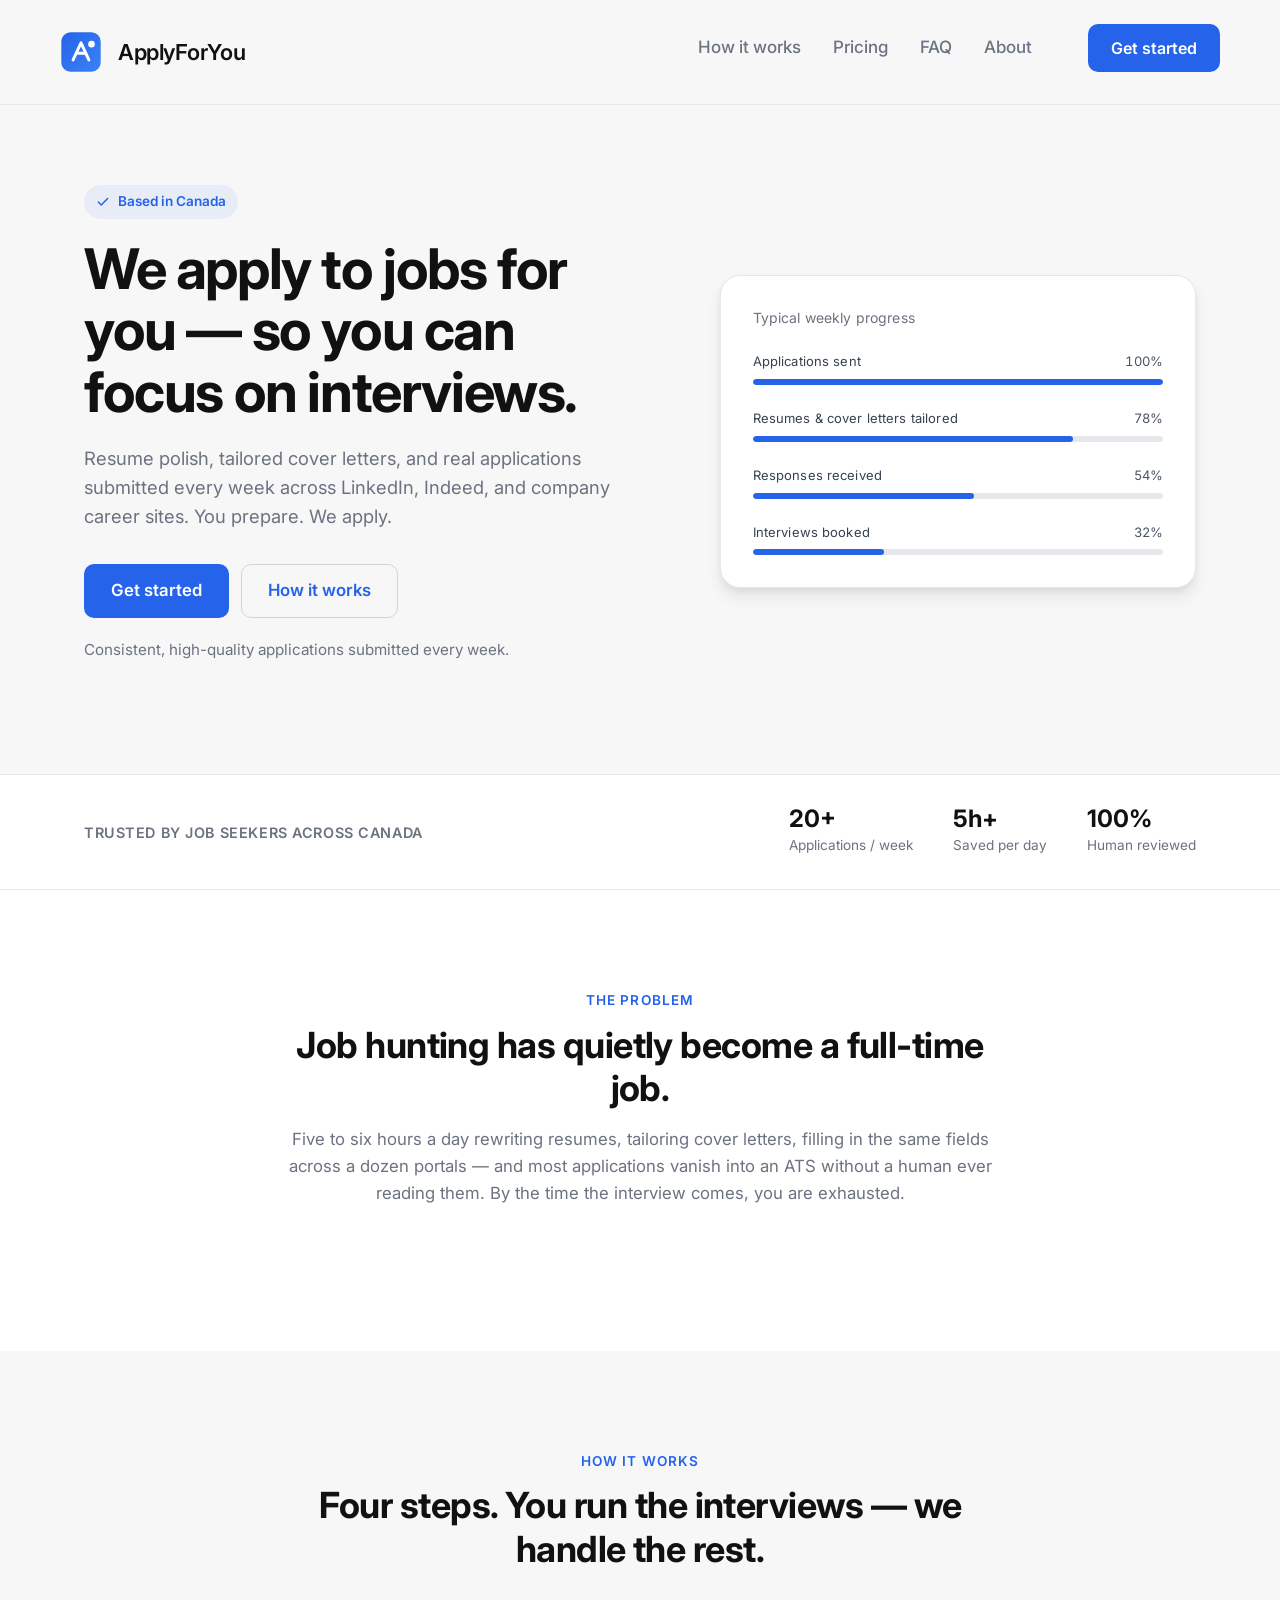
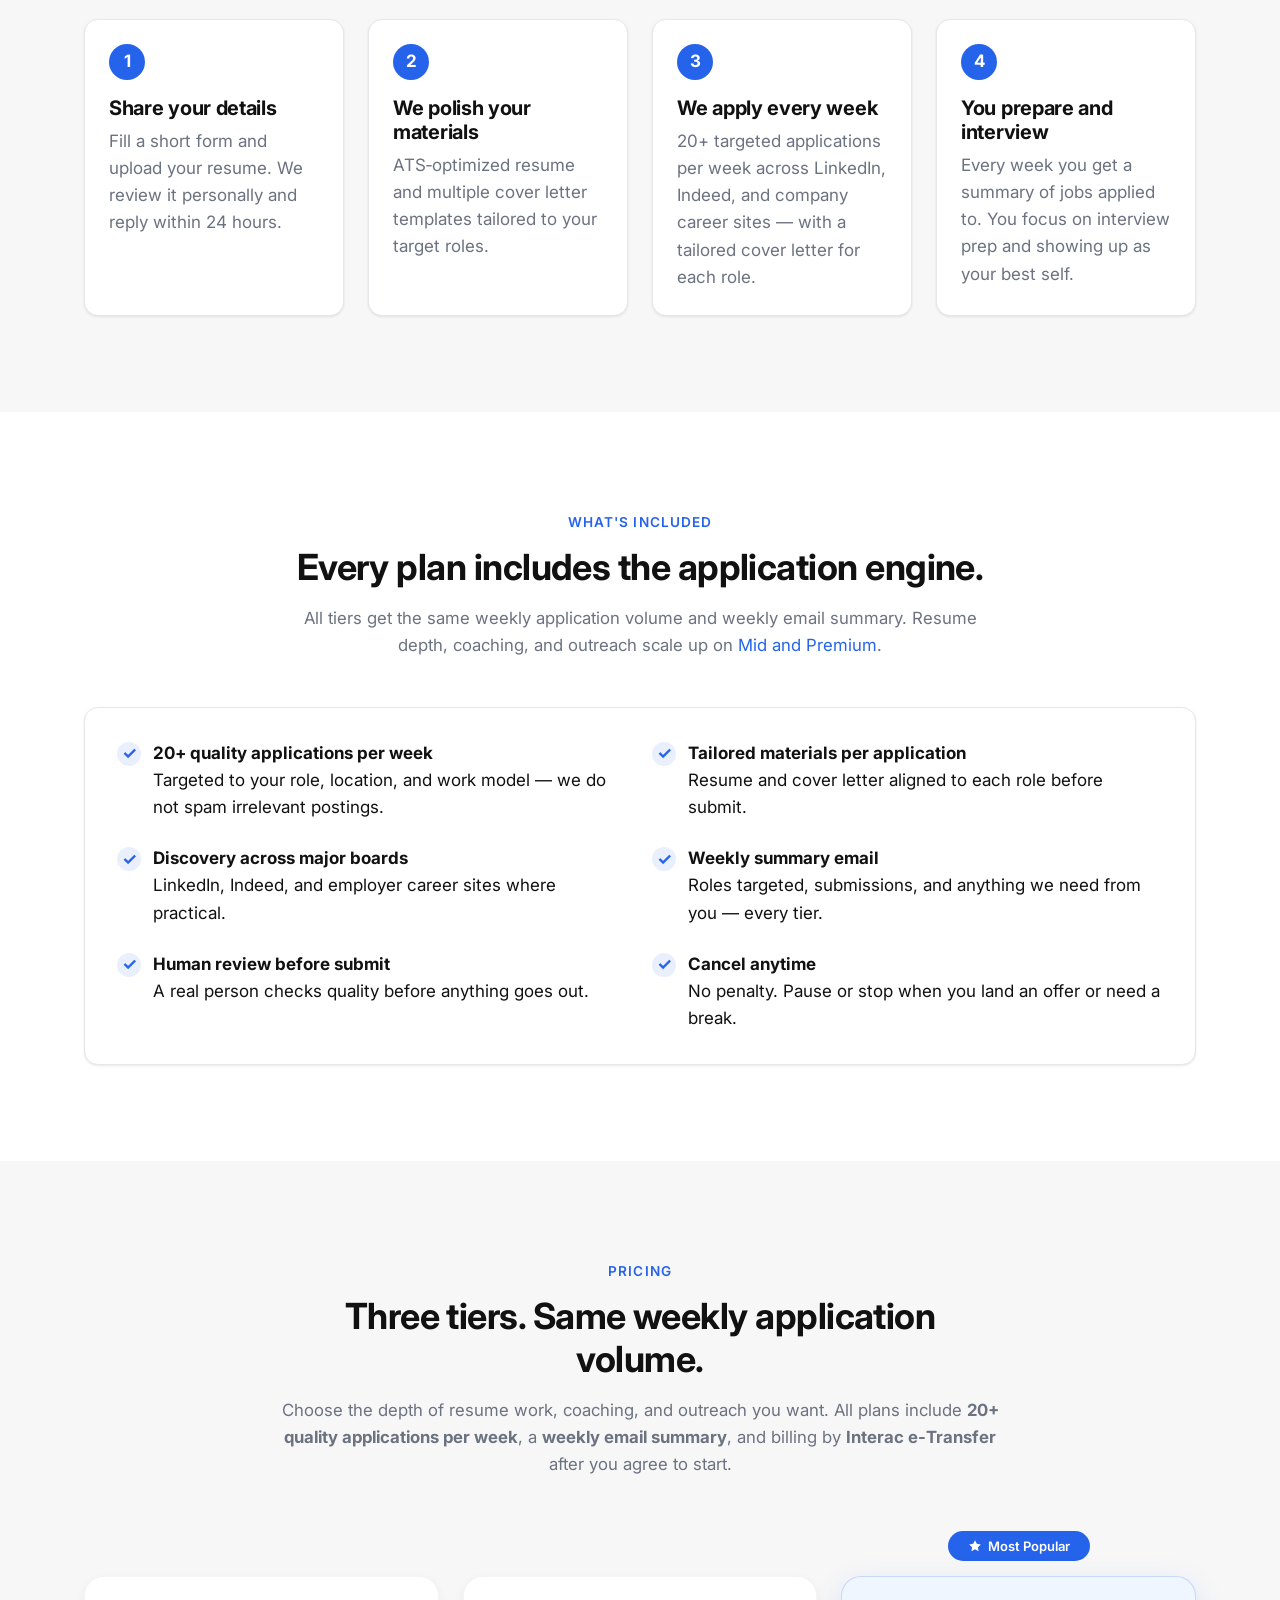
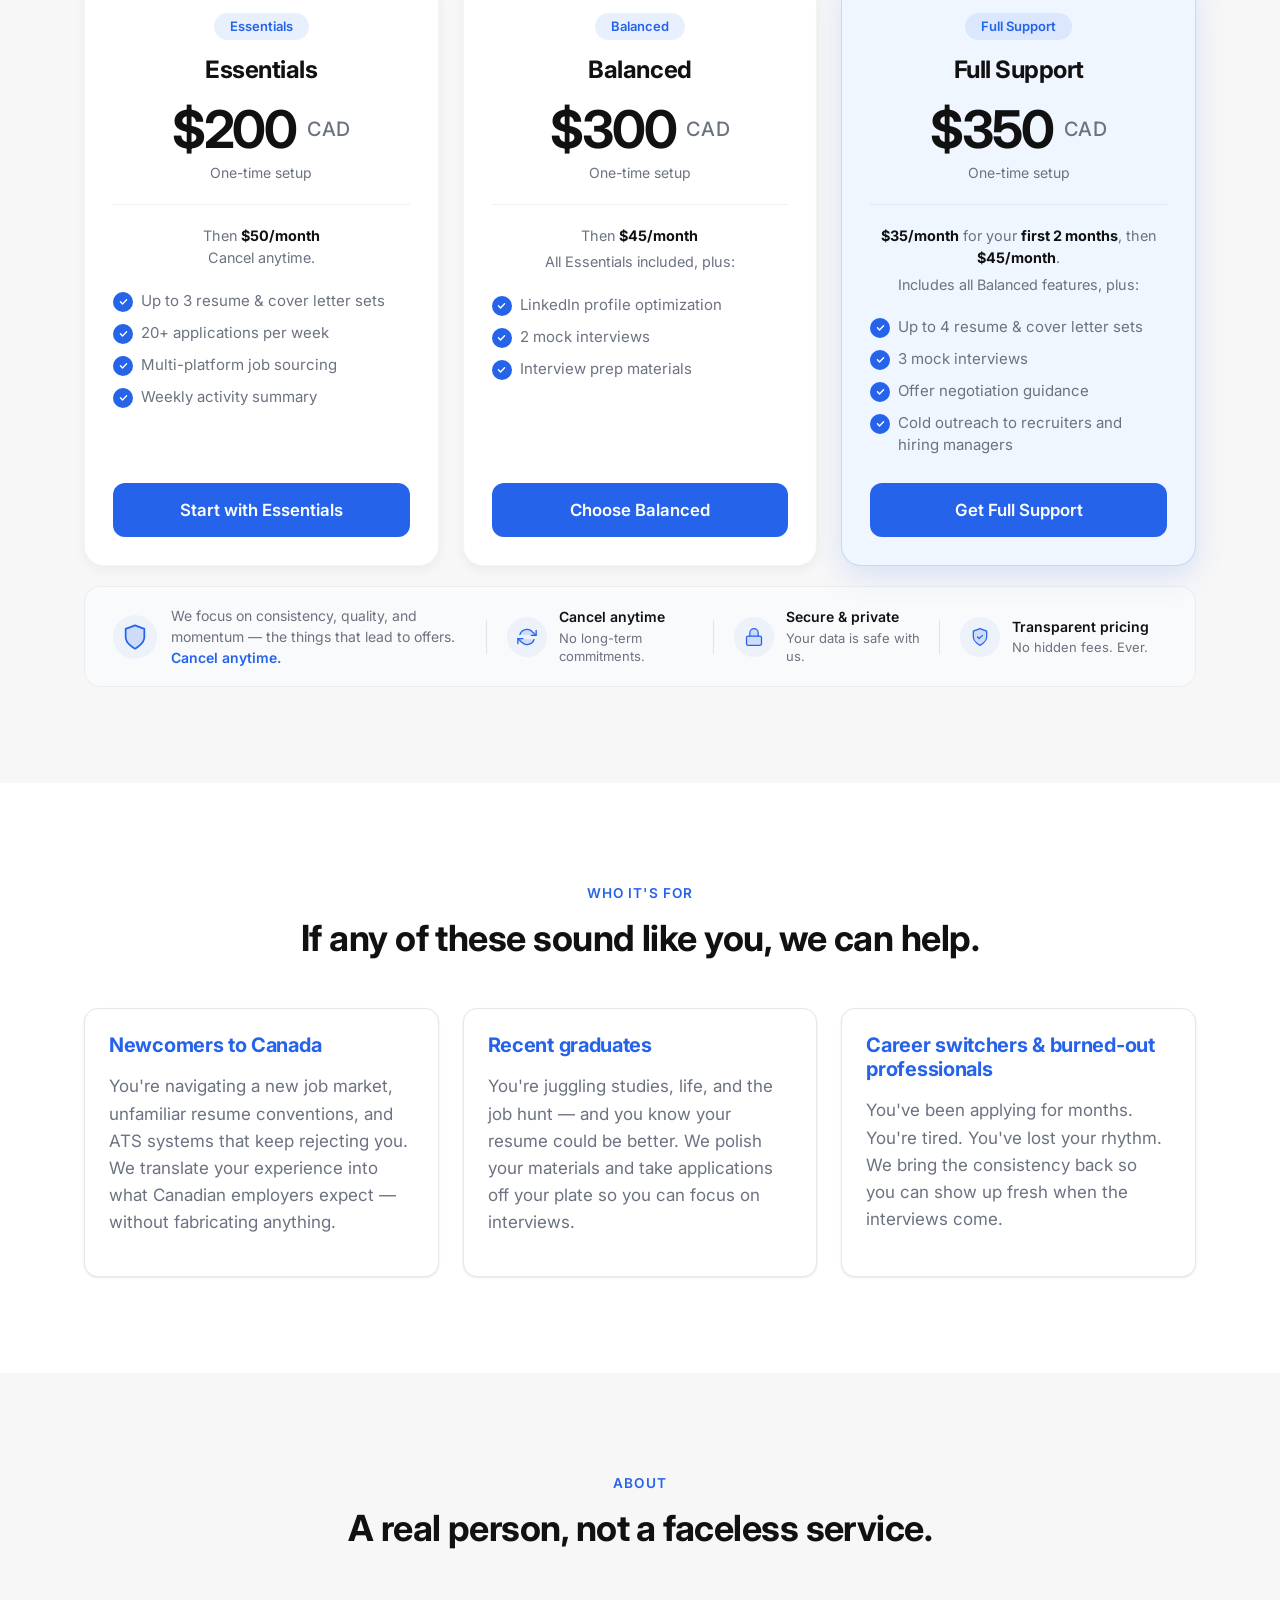
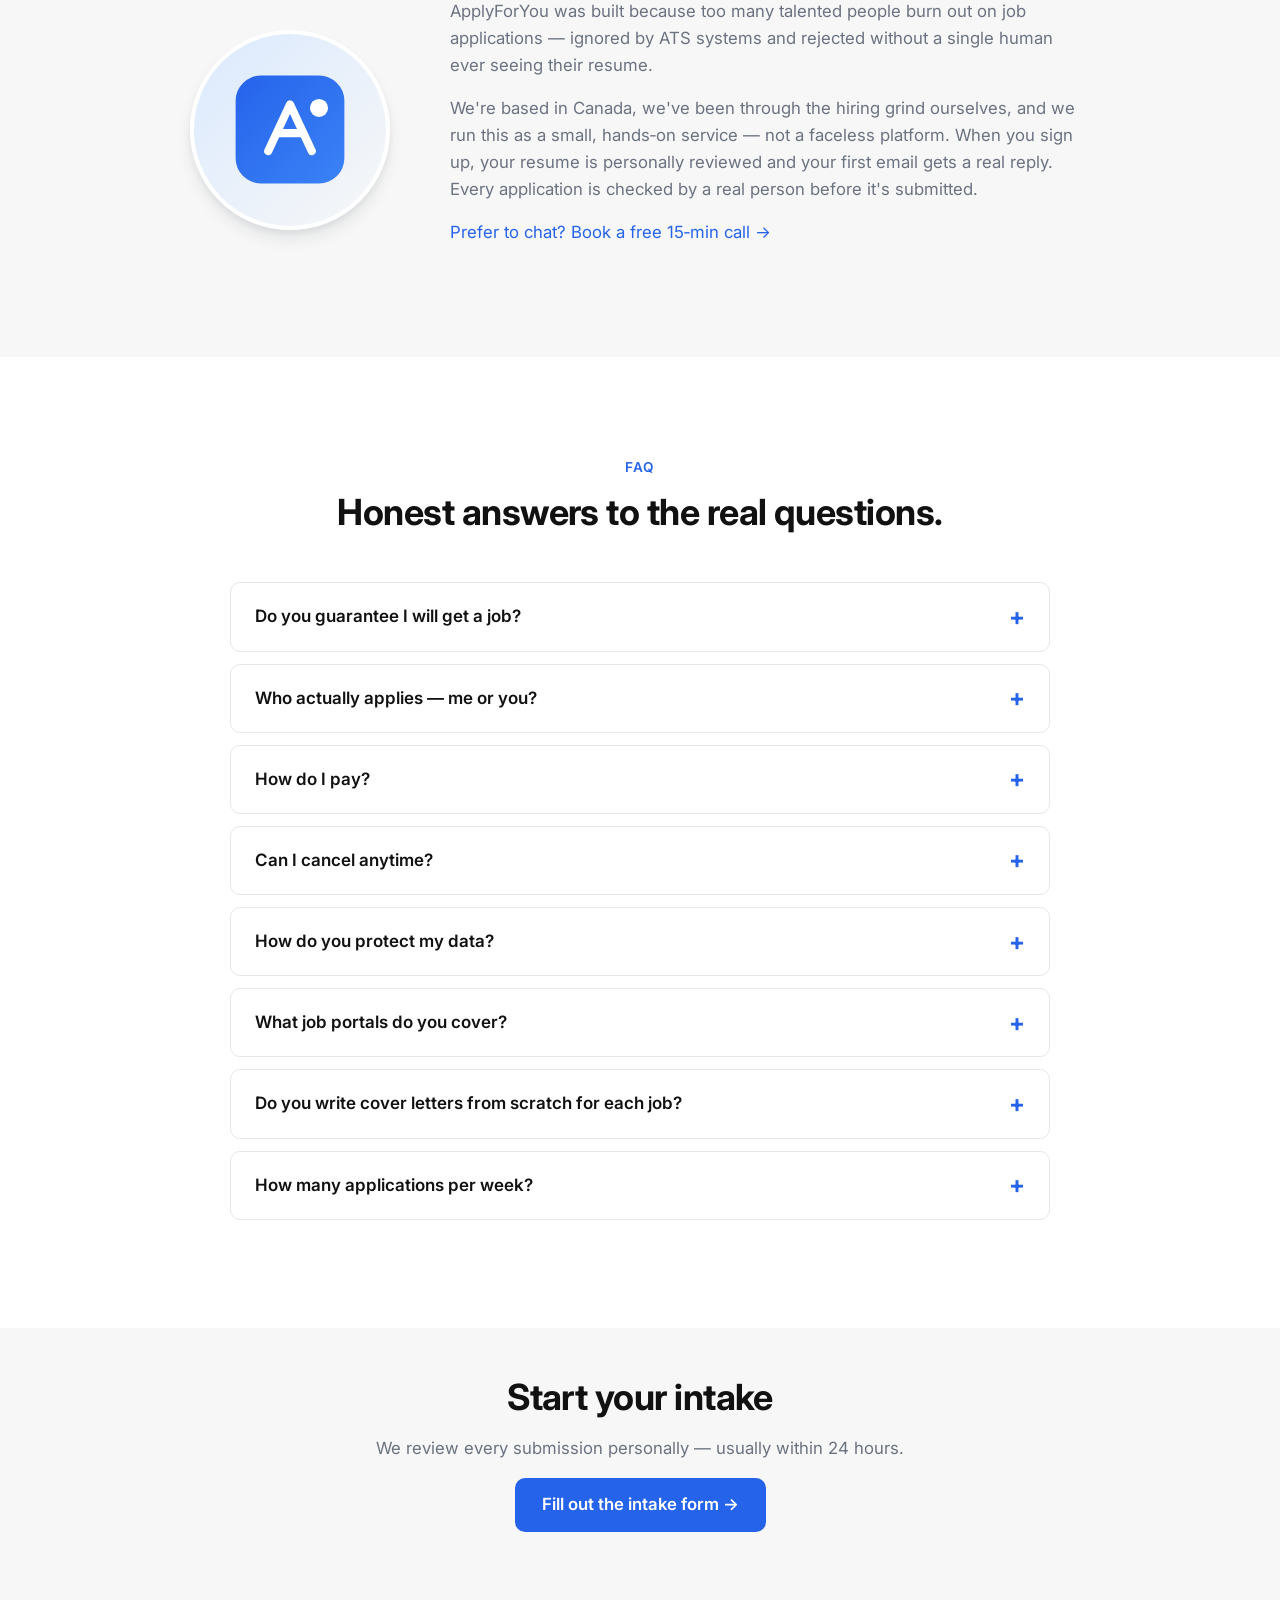
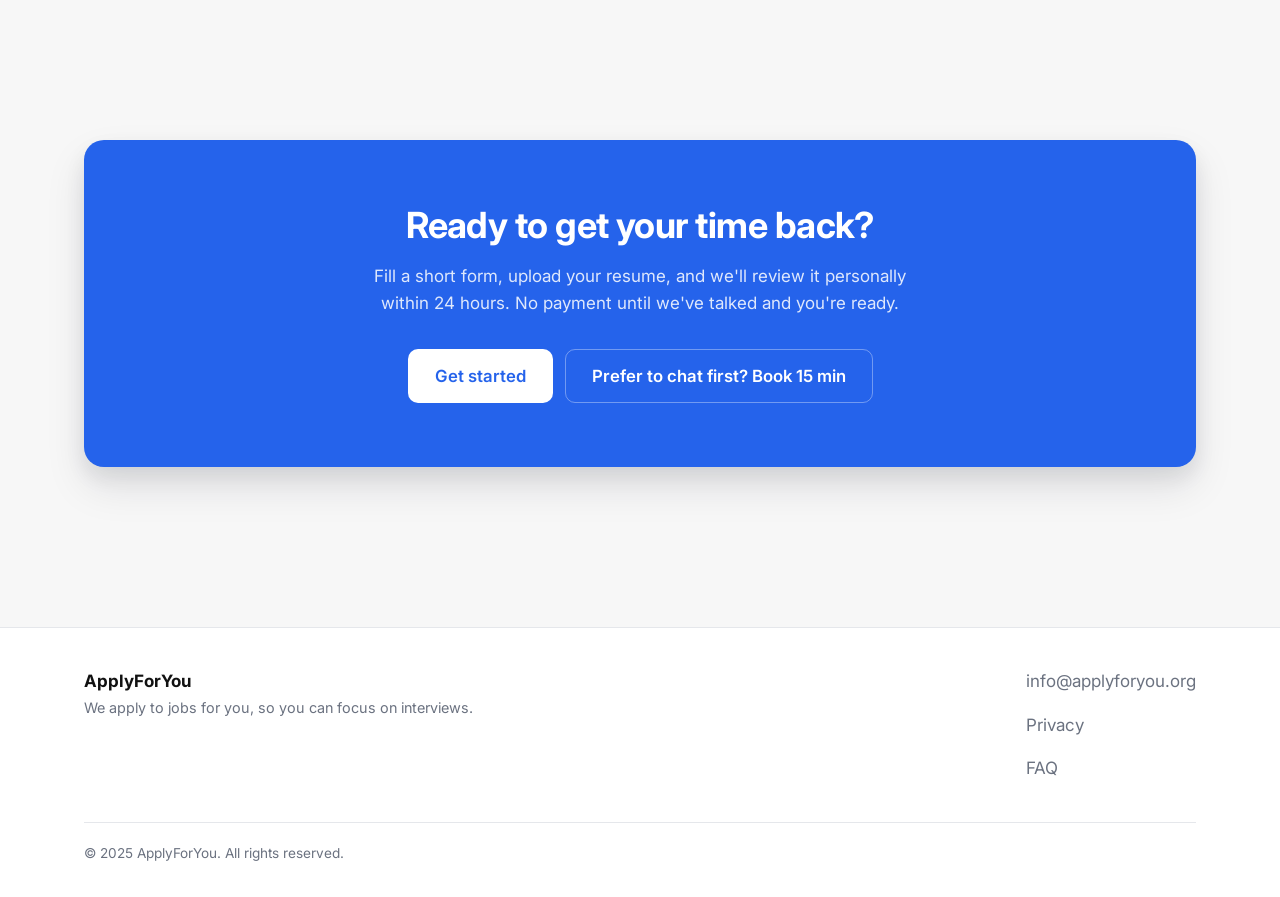
==== index.html @ ed1e4747 "Replace CONTACT_EMAIL placeholder with info@applyforyou.org Co-authored-by: Cursor <cursoragent@curs" ====
<!DOCTYPE html>
<html lang="en">
<head>
  <meta charset="UTF-8" />
  <meta name="viewport" content="width=device-width, initial-scale=1.0" />
  <title>ApplyForYou — We apply to jobs for you, so you can focus on interviews</title>
  <meta name="description" content="ApplyForYou handles resume polishing, tailored cover letters, and real job applications every week — across LinkedIn, Indeed, and company career sites. Based in Canada." />
  <meta name="theme-color" content="#2563EB" />

  <!-- Open Graph / social share -->
  <meta property="og:title" content="ApplyForYou — We apply to jobs for you" />
  <meta property="og:description" content="Resume polish, tailored cover letters, and weekly applications. You focus on interviews. Based in Canada." />
  <meta property="og:type" content="website" />
  <meta property="og:url" content="https://applyforyou.ca/" />
  <meta property="og:image" content="/assets/img/og-image.svg" />
  <meta name="twitter:card" content="summary_large_image" />
  <meta name="twitter:title" content="ApplyForYou — We apply to jobs for you" />
  <meta name="twitter:description" content="Resume polish, tailored cover letters, and weekly applications. You focus on interviews." />
  <meta name="twitter:image" content="/assets/img/og-image.svg" />

  <!-- Favicon -->
  <link rel="icon" type="image/svg+xml" href="/assets/img/favicon.svg" />

  <!-- Fonts (Inter via Google Fonts) -->
  <link rel="preconnect" href="https://fonts.googleapis.com" />
  <link rel="preconnect" href="https://fonts.gstatic.com" crossorigin />
  <link href="https://fonts.googleapis.com/css2?family=Inter:wght@400;500;600;700&display=swap" rel="stylesheet" />

  <link rel="stylesheet" href="/assets/css/styles.css" />
</head>
<body>

  <!-- ========== NAVIGATION ========== -->
  <header class="nav">
    <div class="container nav__inner">
      <a class="nav__brand" href="/" aria-label="ApplyForYou home">
        <img class="nav__brand-mark" src="/assets/img/logo.svg" alt="" />
        <span>ApplyForYou</span>
      </a>

      <button class="nav__toggle" id="navToggle" aria-label="Open menu" aria-expanded="false" aria-controls="navLinks">
        <span></span>
      </button>

      <ul class="nav__links" id="navLinks">
        <li><a href="#how">How it works</a></li>
        <li><a href="#pricing">Pricing</a></li>
        <li><a href="#faq">FAQ</a></li>
        <li><a href="#about">About</a></li>
        <li class="nav__cta"><a class="btn btn--primary" href="#intake">Get started</a></li>
      </ul>
    </div>
  </header>

  <main>

    <!-- ========== HERO ========== -->
    <section class="hero">
      <div class="container hero__inner">
        <div>
          <span class="hero__badge">
            <svg width="14" height="14" viewBox="0 0 24 24" fill="none" stroke="currentColor" stroke-width="2.5" stroke-linecap="round" stroke-linejoin="round"><path d="M20 6L9 17l-5-5"/></svg>
            Based in Canada
          </span>
          <h1 class="hero__title">We apply to jobs for you — so you can focus on interviews.</h1>
          <p class="hero__subtitle">
            Resume polish, tailored cover letters, and real applications submitted every week across LinkedIn, Indeed, and company career sites. You prepare. We apply.
          </p>
          <div class="hero__cta-row">
            <a class="btn btn--primary btn--lg" href="#intake">Get started</a>
            <a class="btn btn--ghost btn--lg" href="#how">How it works</a>
          </div>
          <p class="hero__note">Consistent, high-quality applications submitted every week.</p>
        </div>

        <div class="hero__progress-card" role="img" aria-label="Typical weekly progress, illustrative">
          <p class="hero__progress-card__label">Typical weekly progress</p>
          <ul class="hero__progress-list">
            <li class="hero__progress-item">
              <div class="hero__progress-meta">
                <span class="hero__progress-name">Applications sent</span>
                <span class="hero__progress-pct">100%</span>
              </div>
              <div class="hero__progress-track" aria-hidden="true">
                <div class="hero__progress-fill" style="width: 100%"></div>
              </div>
            </li>
            <li class="hero__progress-item">
              <div class="hero__progress-meta">
                <span class="hero__progress-name">Resumes &amp; cover letters tailored</span>
                <span class="hero__progress-pct">78%</span>
              </div>
              <div class="hero__progress-track" aria-hidden="true">
                <div class="hero__progress-fill" style="width: 78%"></div>
              </div>
            </li>
            <li class="hero__progress-item">
              <div class="hero__progress-meta">
                <span class="hero__progress-name">Responses received</span>
                <span class="hero__progress-pct">54%</span>
              </div>
              <div class="hero__progress-track" aria-hidden="true">
                <div class="hero__progress-fill" style="width: 54%"></div>
              </div>
            </li>
            <li class="hero__progress-item">
              <div class="hero__progress-meta">
                <span class="hero__progress-name">Interviews booked</span>
                <span class="hero__progress-pct">32%</span>
              </div>
              <div class="hero__progress-track" aria-hidden="true">
                <div class="hero__progress-fill" style="width: 32%"></div>
              </div>
            </li>
          </ul>
        </div>
      </div>
    </section>

    <!-- ========== SOCIAL PROOF STRIP ========== -->
    <section class="proof">
      <div class="container proof__inner">
        <div class="proof__label">Trusted by job seekers across Canada</div>
        <div class="proof__stats">
          <div class="proof__stat">
            <span class="proof__stat-number">20+</span>
            <span class="proof__stat-label">Applications / week</span>
          </div>
          <div class="proof__stat">
            <span class="proof__stat-number">5h+</span>
            <span class="proof__stat-label">Saved per day</span>
          </div>
          <div class="proof__stat">
            <span class="proof__stat-number">100%</span>
            <span class="proof__stat-label">Human reviewed</span>
          </div>
        </div>
      </div>
    </section>

    <!-- ========== THE PROBLEM ========== -->
    <section class="section section--alt">
      <div class="container">
        <div class="section__header">
          <span class="section__eyebrow">The problem</span>
          <h2>Job hunting has quietly become a full‑time job.</h2>
          <p>
            Five to six hours a day rewriting resumes, tailoring cover letters, filling in the same fields across a dozen portals — and most applications vanish into an ATS without a human ever reading them. By the time the interview comes, you are exhausted.
          </p>
        </div>
      </div>
    </section>

    <!-- ========== HOW IT WORKS ========== -->
    <section id="how" class="section">
      <div class="container">
        <div class="section__header">
          <span class="section__eyebrow">How it works</span>
          <h2>Four steps. You run the interviews — we handle the rest.</h2>
        </div>
        <div class="grid grid--4">
          <div class="card">
            <div class="card__step">1</div>
            <h3>Share your details</h3>
            <p>Fill a short form and upload your resume. We review it personally and reply within 24 hours.</p>
          </div>
          <div class="card">
            <div class="card__step">2</div>
            <h3>We polish your materials</h3>
            <p>ATS‑optimized resume and multiple cover letter templates tailored to your target roles.</p>
          </div>
          <div class="card">
            <div class="card__step">3</div>
            <h3>We apply every week</h3>
            <p>20+ targeted applications per week across LinkedIn, Indeed, and company career sites — with a tailored cover letter for each role.</p>
          </div>
          <div class="card">
            <div class="card__step">4</div>
            <h3>You prepare and interview</h3>
            <p>Every week you get a summary of jobs applied to. You focus on interview prep and showing up as your best self.</p>
          </div>
        </div>
      </div>
    </section>

    <!-- ========== WHAT IS INCLUDED ========== -->
    <section class="section section--alt">
      <div class="container">
        <div class="section__header">
          <span class="section__eyebrow">What's included</span>
          <h2>Every plan includes the application engine.</h2>
          <p>All tiers get the same weekly application volume and weekly email summary. Resume depth, coaching, and outreach scale up on <a href="#pricing">Mid and Premium</a>.</p>
        </div>
        <div class="included">
          <div class="included__item">
            <span class="included__check">✓</span>
            <div><strong>20+ quality applications per week</strong><br/>Targeted to your role, location, and work model — we do not spam irrelevant postings.</div>
          </div>
          <div class="included__item">
            <span class="included__check">✓</span>
            <div><strong>Tailored materials per application</strong><br/>Resume and cover letter aligned to each role before submit.</div>
          </div>
          <div class="included__item">
            <span class="included__check">✓</span>
            <div><strong>Discovery across major boards</strong><br/>LinkedIn, Indeed, and employer career sites where practical.</div>
          </div>
          <div class="included__item">
            <span class="included__check">✓</span>
            <div><strong>Weekly summary email</strong><br/>Roles targeted, submissions, and anything we need from you — every tier.</div>
          </div>
          <div class="included__item">
            <span class="included__check">✓</span>
            <div><strong>Human review before submit</strong><br/>A real person checks quality before anything goes out.</div>
          </div>
          <div class="included__item">
            <span class="included__check">✓</span>
            <div><strong>Cancel anytime</strong><br/>No penalty. Pause or stop when you land an offer or need a break.</div>
          </div>
        </div>
      </div>
    </section>

    <!-- ========== PRICING ========== -->
    <section id="pricing" class="section">
      <div class="container">
        <div class="section__header">
          <span class="section__eyebrow">Pricing</span>
          <h2>Three tiers. Same weekly application volume.</h2>
          <p>Choose the depth of resume work, coaching, and outreach you want. All plans include <strong>20+ quality applications per week</strong>, a <strong>weekly email summary</strong>, and billing by <strong>Interac&nbsp;e‑Transfer</strong> after you agree to start.</p>
        </div>
        <div class="pricing-grid">

          <!-- ---- Essentials ---- -->
          <div class="pricing-col">
            <div class="pricing-col__badge" aria-hidden="true"></div>
            <article class="pricing-card">
              <span class="pricing-card__pill">Essentials</span>
              <h3 class="pricing-card__title">Essentials</h3>
              <p class="pricing-card__price">$200 <span class="pricing-card__cad">CAD</span></p>
              <p class="pricing-card__setup">One-time setup</p>
              <hr class="pricing-card__hr" />
              <div class="pricing-card__billing">
                <p>Then <strong>$50/month</strong><br/>Cancel anytime.</p>
              </div>
              <ul class="pricing-card__list">
                <li>Up to 3 resume & cover letter sets</li>
                <li>20+ applications per week</li>
                <li>Multi-platform job sourcing</li>
                <li>Weekly activity summary</li>
              </ul>
              <div class="pricing-card__cta">
                <a class="btn btn--primary btn--lg btn--block" href="#intake">Start with Essentials</a>
              </div>
            </article>
          </div>

          <!-- ---- Balanced ---- -->
          <div class="pricing-col">
            <div class="pricing-col__badge" aria-hidden="true"></div>
            <article class="pricing-card">
              <span class="pricing-card__pill">Balanced</span>
              <h3 class="pricing-card__title">Balanced</h3>
              <p class="pricing-card__price">$300 <span class="pricing-card__cad">CAD</span></p>
              <p class="pricing-card__setup">One-time setup</p>
              <hr class="pricing-card__hr" />
              <div class="pricing-card__billing">
                <p>Then <strong>$45/month</strong></p>
                <p class="pricing-card__includes">All Essentials included, plus:</p>
              </div>
              <ul class="pricing-card__list">
                <li>LinkedIn profile optimization</li>
                <li>2 mock interviews</li>
                <li>Interview prep materials</li>
              </ul>
              <div class="pricing-card__cta">
                <a class="btn btn--primary btn--lg btn--block" href="#intake">Choose Balanced</a>
              </div>
            </article>
          </div>

          <!-- ---- Full Support (featured) ---- -->
          <div class="pricing-col">
            <div class="pricing-col__badge">
              <span class="pricing-badge">
                <svg width="14" height="14" viewBox="0 0 24 24" fill="currentColor" aria-hidden="true"><path d="M12 2l3.09 6.26L22 9.27l-5 4.87 1.18 6.88L12 17.77l-6.18 3.25L7 14.14 2 9.27l6.91-1.01L12 2z"/></svg>
                Most Popular
              </span>
            </div>
            <article class="pricing-card pricing-card--featured">
              <span class="pricing-card__pill">Full Support</span>
              <h3 class="pricing-card__title">Full Support</h3>
              <p class="pricing-card__price">$350 <span class="pricing-card__cad">CAD</span></p>
              <p class="pricing-card__setup">One-time setup</p>
              <hr class="pricing-card__hr" />
              <div class="pricing-card__billing">
                <p><strong>$35/month</strong> for your <strong>first 2 months</strong>, then <strong>$45/month</strong>.</p>
                <p class="pricing-card__includes">Includes all Balanced features, plus:</p>
              </div>
              <ul class="pricing-card__list">
                <li>Up to 4 resume & cover letter sets</strong></li>
                <li>3 mock interviews</li>
                <li>Offer negotiation guidance</li>
                <li>Cold outreach to recruiters and hiring managers</li>
              </ul>
              <div class="pricing-card__cta">
                <a class="btn btn--primary btn--lg btn--block" href="#intake">Get Full Support</a>
              </div>
            </article>
          </div>

        </div>

        <!-- Trust strip -->
        <div class="trust-strip">
          <div class="trust-strip__lead">
            <div class="trust-strip__shield">
              <svg xmlns="http://www.w3.org/2000/svg" width="28" height="28" viewBox="0 0 24 24" fill="rgba(37,99,235,0.15)" stroke="#2563EB" stroke-width="1.5" stroke-linecap="round" stroke-linejoin="round"><path d="M12 22s8-4 8-10V5l-8-3-8 3v7c0 6 8 10 8 10z"/></svg>
            </div>
            <p>We focus on consistency, quality, and momentum — the things that lead to offers. <a href="#intake">Cancel anytime.</a></p>
          </div>
          <div class="trust-strip__item">
            <div class="trust-strip__icon">
              <svg xmlns="http://www.w3.org/2000/svg" width="20" height="20" viewBox="0 0 24 24" fill="rgba(37,99,235,0.15)" stroke="#2563EB" stroke-width="1.5" stroke-linecap="round" stroke-linejoin="round"><path d="M23 4v6h-6"/><path d="M1 20v-6h6"/><path d="M3.51 9a9 9 0 0114.85-3.36L23 10"/><path d="M20.49 15a9 9 0 01-14.85 3.36L1 14"/></svg>
            </div>
            <div>
              <strong>Cancel anytime</strong>
              <p>No long-term commitments.</p>
            </div>
          </div>
          <div class="trust-strip__item">
            <div class="trust-strip__icon">
              <svg xmlns="http://www.w3.org/2000/svg" width="20" height="20" viewBox="0 0 24 24" fill="rgba(37,99,235,0.15)" stroke="#2563EB" stroke-width="1.5" stroke-linecap="round" stroke-linejoin="round"><rect x="3" y="11" width="18" height="11" rx="2" ry="2"/><path d="M7 11V7a5 5 0 0110 0v4"/></svg>
            </div>
            <div>
              <strong>Secure &amp; private</strong>
              <p>Your data is safe with us.</p>
            </div>
          </div>
          <div class="trust-strip__item">
            <div class="trust-strip__icon">
              <svg xmlns="http://www.w3.org/2000/svg" width="20" height="20" viewBox="0 0 24 24" fill="rgba(37,99,235,0.15)" stroke="#2563EB" stroke-width="1.5" stroke-linecap="round" stroke-linejoin="round"><path d="M12 22s8-4 8-10V5l-8-3-8 3v7c0 6 8 10 8 10z"/><polyline points="9 12 11 14 15 10"/></svg>
            </div>
            <div>
              <strong>Transparent pricing</strong>
              <p>No hidden fees. Ever.</p>
            </div>
          </div>
        </div>
      </div>
    </section>

    <!-- ========== WHO IT'S FOR ========== -->
    <section class="section section--alt">
      <div class="container">
        <div class="section__header">
          <span class="section__eyebrow">Who it's for</span>
          <h2>If any of these sound like you, we can help.</h2>
        </div>
        <div class="grid grid--3">
          <div class="audience-card">
            <h3>Newcomers to Canada</h3>
            <p>You're navigating a new job market, unfamiliar resume conventions, and ATS systems that keep rejecting you. We translate your experience into what Canadian employers expect — without fabricating anything.</p>
          </div>
          <div class="audience-card">
            <h3>Recent graduates</h3>
            <p>You're juggling studies, life, and the job hunt — and you know your resume could be better. We polish your materials and take applications off your plate so you can focus on interviews.</p>
          </div>
          <div class="audience-card">
            <h3>Career switchers &amp; burned‑out professionals</h3>
            <p>You've been applying for months. You're tired. You've lost your rhythm. We bring the consistency back so you can show up fresh when the interviews come.</p>
          </div>
        </div>
      </div>
    </section>

    <!-- ========== ABOUT ========== -->
    <section id="about" class="section">
      <div class="container">
        <div class="section__header">
          <span class="section__eyebrow">About</span>
          <h2>A real person, not a faceless service.</h2>
        </div>
        <div class="about">
          <div class="about__photo" aria-hidden="true"><img src="/assets/img/logo.svg" alt="ApplyForYou logo" style="width:60%;height:60%;object-fit:contain;" /></div>
          <div>
            <p>
              ApplyForYou was built because too many talented people burn out on job applications — ignored by ATS systems and rejected without a single human ever seeing their resume.
            </p>
            <p>
              We're based in Canada, we've been through the hiring grind ourselves, and we run this as a small, hands‑on service — not a faceless platform. When you sign up, your resume is personally reviewed and your first email gets a real reply. Every application is checked by a real person before it's submitted.
            </p>
            <p>
              <a href="https://calendly.com/applyforyou/30min" target="_blank" rel="noopener">Prefer to chat? Book a free 15‑min call →</a>
            </p>
          </div>
        </div>
      </div>
    </section>

    <!-- ========== FAQ ========== -->
    <section id="faq" class="section section--alt">
      <div class="container">
        <div class="section__header">
          <span class="section__eyebrow">FAQ</span>
          <h2>Honest answers to the real questions.</h2>
        </div>
        <div class="faq">
          <details class="faq__item">
            <summary class="faq__summary">Do you guarantee I will get a job?</summary>
            <div class="faq__body"><p>No. Nobody ethical can. We guarantee consistent, high‑quality applications every week — and the time back so you can focus on interviews. Most clients see their first interview within a few weeks of steady applications.</p></div>
          </details>
          <details class="faq__item">
            <summary class="faq__summary">Who actually applies — me or you?</summary>
            <div class="faq__body"><p>We do, on your behalf, with your written consent. We send you an authorization form before we submit the first application, so everything is transparent and on the record.</p></div>
          </details>
          <details class="faq__item">
            <summary class="faq__summary">How do I pay?</summary>
            <div class="faq__body"><p>Interac e‑Transfer. After we review your resume and you're ready to start, we email you the payment details. <strong>Setup</strong> is one‑time: <strong>$220</strong> (Basic), <strong>$350</strong> (Mid), or <strong>$400</strong> (Premium), depending on the tier you choose. <strong>Monthly</strong> is <strong>$25</strong> on Basic and Mid. On Premium, monthly is <strong>$18 for the first 2 months</strong>, then <strong>$25</strong>. Billing continues monthly until you ask us to stop.</p></div>
          </details>
          <details class="faq__item">
            <summary class="faq__summary">Can I cancel anytime?</summary>
            <div class="faq__body"><p>Yes, any time, for any reason — no penalty and no awkward call. Just reply to any email and say "pause" or "cancel."</p></div>
          </details>
          <details class="faq__item">
            <summary class="faq__summary">How do you protect my data?</summary>
            <div class="faq__body"><p>Your resume and personal details are only used to apply to jobs on your behalf. Credentials are stored in an encrypted password manager. When you cancel, your data is deleted within 30 days. See the <a href="/privacy.html">privacy page</a> for details.</p></div>
          </details>
          <details class="faq__item">
            <summary class="faq__summary">What job portals do you cover?</summary>
            <div class="faq__body"><p>LinkedIn, Indeed, Glassdoor, and most company career sites (including Workday, Greenhouse, and Lever portals). A few complex multi‑step portals may take longer, but we handle them manually when they matter for your target roles.</p></div>
          </details>
          <details class="faq__item">
            <summary class="faq__summary">Do you write cover letters from scratch for each job?</summary>
            <div class="faq__body"><p>Yes — every cover letter is tailored to the specific role and company. No copy‑paste. That's the whole point.</p></div>
          </details>
          <details class="faq__item">
            <summary class="faq__summary">How many applications per week?</summary>
            <div class="faq__body"><p>Typically 20 or more, depending on your target role, location, and how many good matches exist in the market that week. We prioritize fit over volume — we won't spam applications to irrelevant roles just to hit a number.</p></div>
          </details>
        </div>
      </div>
    </section>

    <!-- ========== INTAKE (Jotform embed) ========== -->
    <section class="section section--intake" id="intake">
      <div class="container">
        <header class="section__header">
          <h2>Start your intake</h2>
          <p>We review every submission personally — usually within 24 hours.</p>
          <a class="btn btn--primary btn--lg" href="https://form.jotform.com/261077075520049" target="_blank" rel="noopener">Fill out the intake form →</a>
        </header>
      </div>
    </section>

    <!-- ========== FINAL CTA ========== -->
    <section class="section">
      <div class="container">
        <div class="final-cta">
          <h2>Ready to get your time back?</h2>
          <p>Fill a short form, upload your resume, and we'll review it personally within 24 hours. No payment until we've talked and you're ready.</p>
          <div class="final-cta__buttons">
            <a class="btn btn--primary btn--lg" href="#intake">Get started</a>
            <a class="btn btn--ghost btn--lg" href="https://calendly.com/applyforyou/30min" target="_blank" rel="noopener">Prefer to chat first? Book 15 min</a>
          </div>
        </div>
      </div>
    </section>

  </main>

  <!-- ========== FOOTER ========== -->
  <footer class="footer">
    <div class="container">
      <div class="footer__inner">
        <div>
          <div class="footer__brand">ApplyForYou</div>
          <p class="footer__meta">We apply to jobs for you, so you can focus on interviews.</p>
        </div>
        <ul class="footer__links">
          <li><a href="mailto:info@applyforyou.org">info@applyforyou.org</a></li>

          <li><a href="/privacy.html">Privacy</a></li>
          <li><a href="#faq">FAQ</a></li>
        </ul>
      </div>
      <div class="footer__bottom">
        <div>© 2025 ApplyForYou. All rights reserved.</div>
      </div>
    </div>
  </footer>

  <script src="/assets/js/main.js" defer></script>
</body>
</html>
---- assets/css/styles.css ----
/* =========================================================
   ApplyForYou - Design System
   Plain CSS, no dependencies. Edit variables below to re-skin.
   ========================================================= */

:root {
  /* Colors — minimal SaaS (Stripe/Notion vibe): soft gray bg, white cards,
     near-black headings, muted body, single strong blue accent */
  --color-primary: #2563EB;
  --color-primary-hover: #1D4ED8;
  --color-accent: #2563EB;            /* accent mirrors primary (no extra color) */
  --color-accent-hover: #1D4ED8;
  --color-success: #2563EB;           /* use blue for checks (monochrome accent) */
  --color-bg: #F7F7F7;
  --color-surface: #FFFFFF;
  --color-text: #111111;
  --color-text-muted: #6B7280;
  --color-border: #E5E7EB;
  --color-border-strong: #D1D5DB;

  /* Typography */
  --font-sans: "Inter", -apple-system, BlinkMacSystemFont, "Segoe UI", Roboto, Helvetica, Arial, sans-serif;
  --font-weight-regular: 400;
  --font-weight-medium: 500;
  --font-weight-semibold: 600;
  --font-weight-bold: 700;

  /* Spacing scale */
  --space-1: 4px;
  --space-2: 8px;
  --space-3: 12px;
  --space-4: 16px;
  --space-5: 20px;
  --space-6: 24px;
  --space-8: 32px;
  --space-10: 40px;
  --space-12: 48px;
  --space-16: 64px;
  --space-20: 80px;
  --space-24: 96px;
  --space-32: 128px;

  /* Radius */
  --radius-sm: 6px;
  --radius-md: 10px;
  --radius-lg: 14px;
  --radius-xl: 20px;
  --radius-pill: 999px;

  /* Shadows */
  --shadow-sm: 0 1px 2px rgba(15, 23, 42, 0.04), 0 1px 3px rgba(15, 23, 42, 0.06);
  --shadow-md: 0 4px 6px rgba(15, 23, 42, 0.05), 0 10px 15px rgba(15, 23, 42, 0.07);
  --shadow-lg: 0 10px 20px rgba(15, 23, 42, 0.08), 0 20px 40px rgba(15, 23, 42, 0.10);

  /* Layout */
  --max-width: 1160px;
  --section-padding-y: 96px;
  --section-padding-y-mobile: 56px;
}

/* ---------- Reset / base ---------- */
*,
*::before,
*::after { box-sizing: border-box; }

html { scroll-behavior: smooth; -webkit-text-size-adjust: 100%; }

body {
  margin: 0;
  font-family: var(--font-sans);
  font-size: 17px;
  line-height: 1.6;
  color: var(--color-text);
  background: var(--color-bg);
  -webkit-font-smoothing: antialiased;
  -moz-osx-font-smoothing: grayscale;
}

img, svg { max-width: 100%; display: block; }

a {
  color: var(--color-primary);
  text-decoration: none;
}
a:hover { text-decoration: underline; }

h1, h2, h3, h4 {
  color: var(--color-text);
  font-weight: var(--font-weight-bold);
  letter-spacing: -0.015em;
  line-height: 1.2;
  margin: 0 0 var(--space-4);
}
h1 { font-size: clamp(2rem, 5vw, 3.25rem); letter-spacing: -0.025em; }
h2 { font-size: clamp(1.6rem, 3.2vw, 2.25rem); }
h3 { font-size: 1.25rem; }
p { margin: 0 0 var(--space-4); color: var(--color-text-muted); }

ul { padding-left: 1.25rem; }
li { margin-bottom: var(--space-2); color: var(--color-text-muted); }

/* ---------- Layout helpers ---------- */
.container {
  width: 100%;
  max-width: var(--max-width);
  margin: 0 auto;
  padding: 0 var(--space-6);
}

.section { padding: var(--section-padding-y) 0; }
@media (max-width: 720px) { .section { padding: var(--section-padding-y-mobile) 0; } }

.section--alt { background: var(--color-surface); }

.section__header {
  max-width: 720px;
  margin: 0 auto var(--space-12);
  text-align: center;
}
.section__eyebrow {
  display: inline-block;
  color: var(--color-primary);
  font-weight: var(--font-weight-semibold);
  font-size: 0.85rem;
  letter-spacing: 0.08em;
  text-transform: uppercase;
  margin-bottom: var(--space-3);
}
.section__header p { font-size: 1.05rem; }

.grid {
  display: grid;
  gap: var(--space-6);
}
.grid--3 { grid-template-columns: repeat(3, 1fr); }
.grid--4 { grid-template-columns: repeat(4, 1fr); }
@media (max-width: 900px) {
  .grid--3, .grid--4 { grid-template-columns: 1fr; }
}

/* ---------- Buttons ---------- */
.btn {
  display: inline-flex;
  align-items: center;
  justify-content: center;
  gap: var(--space-2);
  padding: 14px 22px;
  min-height: 48px;
  font-size: 1rem;
  font-weight: var(--font-weight-semibold);
  border-radius: var(--radius-md);
  border: 1px solid transparent;
  cursor: pointer;
  transition: background-color 0.15s ease, border-color 0.15s ease, color 0.15s ease, transform 0.05s ease;
  text-decoration: none;
  line-height: 1;
}
.btn:active { transform: translateY(1px); }

.btn--primary {
  background: var(--color-primary);
  color: #fff;
}
.btn--primary:hover { background: var(--color-primary-hover); color: #fff; text-decoration: none; }

.btn--ghost {
  background: transparent;
  color: var(--color-primary);
  border-color: var(--color-border-strong);
}
.btn--ghost:hover {
  border-color: var(--color-primary);
  text-decoration: none;
}

.btn--lg { padding: 16px 26px; font-size: 1.05rem; min-height: 54px; }

/* ---------- Nav ---------- */
.nav {
  position: sticky;
  top: 0;
  z-index: 50;
  background: rgba(247, 247, 247, 0.85);
  backdrop-filter: saturate(140%) blur(10px);
  -webkit-backdrop-filter: saturate(140%) blur(10px);
  border-bottom: 1px solid var(--color-border);
}
.nav__inner {
  display: flex;
  align-items: center;
  justify-content: space-between;
  padding: var(--space-6) 0;
}
.nav__brand {
  display: inline-flex;
  align-items: center;
  gap: var(--space-4);
  font-weight: var(--font-weight-semibold);
  color: #111111;
  font-size: 1.375rem;
  letter-spacing: -0.02em;
  line-height: 1;
}
.nav__brand:hover { text-decoration: none; color: #111111; }
.nav__brand-mark {
  width: 42px;
  height: 42px;
  flex-shrink: 0;
}
.nav__brand > span {
  color: #111111;
}
.nav__links {
  display: flex;
  align-items: center;
  gap: var(--space-8);
  list-style: none;
  margin: 0;
  padding: 0;
}
.nav__links a {
  color: var(--color-text-muted);
  font-weight: var(--font-weight-medium);
}
.nav__links a:hover { color: var(--color-text); text-decoration: none; }

/* Nav CTA: .nav__links a rules above override .btn--primary — reset to match other primary buttons */
.nav__links a.btn--primary {
  background: var(--color-primary);
  color: #fff;
  font-weight: var(--font-weight-semibold);
}
.nav__links a.btn--primary:hover {
  background: var(--color-primary-hover);
  color: #fff;
  text-decoration: none;
}

.nav__cta { margin-left: var(--space-6); }

.nav__toggle {
  display: none;
  background: transparent;
  border: 1px solid var(--color-border-strong);
  border-radius: var(--radius-sm);
  width: 44px;
  height: 44px;
  align-items: center;
  justify-content: center;
  cursor: pointer;
}
.nav__toggle span {
  display: block;
  width: 18px;
  height: 2px;
  background: var(--color-text);
  position: relative;
}
.nav__toggle span::before,
.nav__toggle span::after {
  content: "";
  position: absolute;
  left: 0;
  width: 18px;
  height: 2px;
  background: var(--color-text);
}
.nav__toggle span::before { top: -6px; }
.nav__toggle span::after { top: 6px; }

@media (max-width: 820px) {
  .nav__toggle { display: inline-flex; }
  .nav__links {
    position: absolute;
    top: 100%;
    left: 0;
    right: 0;
    background: var(--color-surface);
    border-bottom: 1px solid var(--color-border);
    flex-direction: column;
    gap: 0;
    padding: var(--space-4) var(--space-6);
    display: none;
  }
  .nav__links.is-open { display: flex; }
  .nav__links li { width: 100%; padding: var(--space-3) 0; border-bottom: 1px solid var(--color-border); }
  .nav__links li:last-child { border-bottom: none; }
  .nav__cta { margin-left: 0; width: 100%; }
  .nav__cta .btn { width: 100%; }
}

/* ---------- Hero ---------- */
.hero {
  padding: var(--space-20) 0 var(--space-24);
}
.hero__inner {
  display: grid;
  grid-template-columns: 1.2fr 1fr;
  gap: var(--space-16);
  align-items: center;
}
@media (max-width: 960px) {
  .hero__inner { grid-template-columns: 1fr; gap: var(--space-10); }
  .hero { padding: var(--space-12) 0 var(--space-16); }
}
.hero__badge {
  display: inline-flex;
  align-items: center;
  gap: var(--space-2);
  background: rgba(37, 99, 235, 0.08);
  color: var(--color-primary);
  padding: 6px 12px;
  border-radius: var(--radius-pill);
  font-size: 0.85rem;
  font-weight: var(--font-weight-semibold);
  margin-bottom: var(--space-5);
}
.hero__title {
  font-size: clamp(2.25rem, 5.2vw, 3.5rem);
  line-height: 1.1;
  margin-bottom: var(--space-5);
}
.hero__subtitle {
  font-size: 1.15rem;
  color: var(--color-text-muted);
  margin-bottom: var(--space-8);
  max-width: 560px;
}
.hero__cta-row {
  display: flex;
  gap: var(--space-3);
  flex-wrap: wrap;
  margin-bottom: var(--space-5);
}
.hero__note {
  font-size: 0.95rem;
  color: var(--color-text-muted);
}
.hero__note strong { color: var(--color-text); font-weight: var(--font-weight-semibold); }

/* Hero — weekly progress card (symmetric padding, even vertical rhythm) */
.hero__progress-card {
  display: flex;
  flex-direction: column;
  align-items: stretch;
  gap: var(--space-6);
  background: #FFFFFF;
  border: 1px solid #E5E7EB;
  border-radius: var(--radius-xl);
  padding-block: var(--space-8);
  padding-inline: var(--space-8);
  box-shadow: var(--shadow-md);
  font-family: inherit;
  /* Shared label typography (eyebrow + rows): one system */
  --progress-label-tracking: 0.01em;
  --progress-label-leading: 1.45;
  --progress-eyebrow-size: 14px;
  --progress-row-size: 13px;
}
/* Eyebrow — same tracking / weight / rhythm as rows, larger + lighter */
.hero__progress-card__label {
  margin: 0;
  font-size: var(--progress-eyebrow-size);
  font-weight: var(--font-weight-regular);
  letter-spacing: var(--progress-label-tracking);
  line-height: var(--progress-label-leading);
  color: #6B7280;
}
.hero__progress-list {
  list-style: none;
  margin: 0;
  padding: 0;
  display: flex;
  flex-direction: column;
  gap: var(--space-6);
}
.hero__progress-item {
  margin: 0;
  display: flex;
  flex-direction: column;
  gap: var(--space-2);
}
.hero__progress-meta {
  display: grid;
  grid-template-columns: 1fr auto;
  gap: var(--space-3) var(--space-4);
  align-items: start;
}
.hero__progress-name,
.hero__progress-pct {
  font-family: inherit;
  font-size: var(--progress-row-size);
  font-weight: var(--font-weight-regular);
  letter-spacing: var(--progress-label-tracking);
  line-height: var(--progress-label-leading);
}
.hero__progress-name {
  color: #374151;
}
.hero__progress-pct {
  justify-self: end;
  color: #4B5563;
  font-variant-numeric: tabular-nums;
}
.hero__progress-track {
  height: 6px;
  background: #E5E7EB;
  border-radius: 999px;
  overflow: hidden;
}
.hero__progress-fill {
  height: 100%;
  min-width: 0;
  background: #2563EB;
  border-radius: 999px;
}
@media (max-width: 960px) {
  .hero__progress-card { max-width: 100%; }
}

/* ---------- Intake embed (Jotform) ---------- */
.section--intake {
  padding-top: var(--space-12);
  padding-bottom: var(--space-16);
  scroll-margin-top: 88px;
}
.intake-embed {
  max-width: 900px;
  margin: 0 auto;
  background: var(--color-surface);
  border: 1px solid var(--color-border);
  border-radius: var(--radius-xl);
  padding: var(--space-6);
  box-shadow: var(--shadow-sm);
  min-height: 320px;
}
.intake-embed iframe {
  max-width: 100% !important;
}

/* ---------- Social proof strip ---------- */
.proof {
  background: var(--color-surface);
  border-top: 1px solid var(--color-border);
  border-bottom: 1px solid var(--color-border);
  padding: var(--space-8) 0;
}
.proof__inner {
  display: flex;
  justify-content: space-between;
  align-items: center;
  flex-wrap: wrap;
  gap: var(--space-6);
}
.proof__label {
  color: var(--color-text-muted);
  font-size: 0.9rem;
  letter-spacing: 0.04em;
  text-transform: uppercase;
  font-weight: var(--font-weight-semibold);
}
.proof__stats {
  display: flex;
  gap: var(--space-10);
  flex-wrap: wrap;
}
.proof__stat {
  display: flex;
  flex-direction: column;
}
.proof__stat-number {
  font-size: 1.5rem;
  font-weight: var(--font-weight-bold);
  color: var(--color-text);
  line-height: 1;
}
.proof__stat-label {
  font-size: 0.85rem;
  color: var(--color-text-muted);
  margin-top: var(--space-1);
}

/* ---------- Cards ---------- */
.card {
  background: var(--color-surface);
  border: 1px solid var(--color-border);
  border-radius: var(--radius-lg);
  padding: var(--space-6);
  box-shadow: var(--shadow-sm);
  transition: box-shadow 0.15s ease, transform 0.15s ease;
}
.card:hover {
  box-shadow: var(--shadow-md);
  transform: translateY(-2px);
}
.card__step {
  display: inline-flex;
  align-items: center;
  justify-content: center;
  width: 36px;
  height: 36px;
  border-radius: var(--radius-pill);
  background: var(--color-primary);
  color: #fff;
  font-weight: var(--font-weight-bold);
  margin-bottom: var(--space-4);
}
.card h3 { margin-bottom: var(--space-2); }
.card p { margin-bottom: 0; }

/* ---------- Included list ---------- */
.included {
  display: grid;
  grid-template-columns: 1fr 1fr;
  gap: var(--space-6);
  background: var(--color-surface);
  border: 1px solid var(--color-border);
  border-radius: var(--radius-lg);
  padding: var(--space-8);
  box-shadow: var(--shadow-sm);
}
@media (max-width: 720px) { .included { grid-template-columns: 1fr; } }
.included__item {
  display: flex;
  gap: var(--space-3);
  align-items: flex-start;
}
.included__check {
  flex-shrink: 0;
  width: 24px;
  height: 24px;
  border-radius: var(--radius-pill);
  background: rgba(37, 99, 235, 0.10);
  color: var(--color-primary);
  display: inline-flex;
  align-items: center;
  justify-content: center;
  font-weight: var(--font-weight-bold);
  margin-top: 2px;
}
.included__item strong { color: var(--color-text); }

/* ---------- Pricing cards ---------- */
.pricing-grid {
  display: grid;
  grid-template-columns: repeat(3, 1fr);
  gap: 24px;
  align-items: stretch;
}
@media (max-width: 960px) {
  .pricing-grid {
    grid-template-columns: 1fr;
    max-width: 420px;
    margin-inline: auto;
  }
}

/* Column wrapper (badge spacer + card) */
.pricing-col {
  display: flex;
  flex-direction: column;
  min-height: 100%;
}
.pricing-col__badge {
  height: 40px;
  display: flex;
  align-items: center;
  justify-content: center;
  margin-bottom: 10px;
}

/* "Most Popular" floating badge */
.pricing-badge {
  display: inline-flex;
  align-items: center;
  gap: 6px;
  background: var(--color-primary);
  color: #fff;
  font-size: 0.8125rem;
  font-weight: var(--font-weight-semibold);
  padding: 8px 20px;
  border-radius: var(--radius-pill);
  line-height: 1;
}

/* Card */
.pricing-card {
  flex: 1 1 auto;
  min-height: 0;
  width: 100%;
  background: #fff;
  border: 1px solid rgba(0, 0, 0, 0.04);
  border-radius: 20px;
  padding: 36px 28px 28px;
  text-align: center;
  display: flex;
  flex-direction: column;
  align-items: center;
  box-shadow: 0 4px 12px rgba(0, 0, 0, 0.05);
  transition: transform 0.2s ease, box-shadow 0.2s ease;
}
.pricing-card:hover {
  transform: translateY(-4px);
  box-shadow: 0 8px 24px rgba(0, 0, 0, 0.08);
}
.pricing-card--featured {
  background: #EFF6FF;
  border: 1px solid rgba(37, 99, 235, 0.2);
  box-shadow: 0 10px 30px rgba(37, 99, 235, 0.15);
}
.pricing-card--featured:hover {
  transform: translateY(-4px);
  box-shadow: 0 14px 36px rgba(37, 99, 235, 0.18);
}

/* Blue pill at top of card */
.pricing-card__pill {
  display: inline-block;
  background: rgba(37, 99, 235, 0.1);
  color: var(--color-primary);
  font-size: 0.8125rem;
  font-weight: var(--font-weight-semibold);
  padding: 5px 16px;
  border-radius: var(--radius-pill);
  margin-bottom: 16px;
  line-height: 1.3;
}

/* Plan name */
.pricing-card__title {
  font-size: 1.5rem;
  font-weight: var(--font-weight-bold);
  color: var(--color-text);
  margin: 0 0 20px;
  letter-spacing: -0.02em;
  line-height: 1.15;
}

/* Price */
.pricing-card__price {
  margin: 0;
  font-size: 3.25rem;
  font-weight: var(--font-weight-bold);
  color: var(--color-text);
  line-height: 1;
  letter-spacing: -0.04em;
}
.pricing-card__cad {
  font-size: 0.38em;
  font-weight: var(--font-weight-medium);
  color: var(--color-text-muted);
  letter-spacing: 0.03em;
  vertical-align: 0.6em;
  margin-left: 2px;
}

/* "One-time setup" */
.pricing-card__setup {
  margin: 6px 0 0;
  font-size: 0.875rem;
  color: var(--color-text-muted);
}

/* Divider */
.pricing-card__hr {
  width: 100%;
  border: none;
  height: 1px;
  background: rgba(0, 0, 0, 0.06);
  margin: 20px 0;
}

/* Billing text block */
.pricing-card__billing {
  width: 100%;
  text-align: center;
  margin-bottom: 20px;
}
.pricing-card__billing p {
  margin: 0 0 4px;
  font-size: 0.9rem;
  color: var(--color-text-muted);
  line-height: 1.55;
}
.pricing-card__billing p:last-child { margin-bottom: 0; }
.pricing-card__billing strong { color: var(--color-text); }
.pricing-card__includes {
  font-size: 0.85rem;
  color: var(--color-text-muted);
  margin-top: 8px;
}

/* Feature list */
.pricing-card__list {
  list-style: none;
  padding: 0;
  margin: 0;
  text-align: left;
  width: 100%;
  flex: 1 1 auto;
  font-size: 0.9375rem;
  color: var(--color-text-muted);
}
.pricing-card__list li {
  display: flex;
  align-items: flex-start;
  gap: 8px;
  margin-bottom: 10px;
  line-height: 1.45;
  max-width: 100%;
}
.pricing-card__list li:last-child { margin-bottom: 0; }
.pricing-card__list li::before {
  content: "";
  flex-shrink: 0;
  width: 20px;
  height: 20px;
  margin-top: 2px;
  border-radius: 50%;
  background-color: var(--color-primary);
  background-image: url("data:image/svg+xml,%3Csvg xmlns='http://www.w3.org/2000/svg' viewBox='0 0 16 16' fill='none'%3E%3Cpath d='M3.5 8.5l3 3 6-6' stroke='%23fff' stroke-width='2' stroke-linecap='round' stroke-linejoin='round'/%3E%3C/svg%3E");
  background-repeat: no-repeat;
  background-position: center;
  background-size: 11px 11px;
}

/* CTA wrapper — pushes button to bottom */
.pricing-card__cta {
  width: 100%;
  margin-top: auto;
  padding-top: 28px;
}
.btn--block {
  display: flex;
  width: 100%;
  justify-content: center;
  border-radius: 12px;
}

/* ---- Trust strip ---- */
.trust-strip {
  margin-top: 20px;
  display: grid;
  grid-template-columns: 1.65fr 1fr 1fr 1fr;
  column-gap: 0;
  row-gap: var(--space-4);
  align-items: center;
  padding: 18px 28px;
  background: #F9FAFB;
  border: 1px solid rgba(0, 0, 0, 0.05);
  border-radius: 16px;
}
.trust-strip > * {
  position: relative;
  min-height: 0;
}
/* Short vertical rules between columns (desktop) */
.trust-strip > *:not(:last-child)::after {
  content: "";
  position: absolute;
  top: 50%;
  right: 0;
  transform: translateY(-50%);
  width: 1px;
  height: 46%;
  min-height: 34px;
  max-height: 52px;
  background: rgba(0, 0, 0, 0.09);
  pointer-events: none;
}
.trust-strip > *:not(:last-child) {
  padding-right: 20px;
}
.trust-strip > *:not(:first-child) {
  padding-left: 20px;
}
@media (max-width: 960px) {
  .trust-strip {
    grid-template-columns: 1fr 1fr;
    margin-top: 24px;
    padding: 20px 22px;
  }
  .trust-strip > *:not(:last-child)::after {
    display: none;
  }
  .trust-strip > *:not(:last-child) {
    padding-right: 0;
    margin-right: 0;
  }
  .trust-strip > *:not(:first-child) {
    padding-left: 0;
  }
}
@media (max-width: 540px) {
  .trust-strip {
    grid-template-columns: 1fr;
    margin-top: 20px;
  }
}
.trust-strip__lead {
  display: flex;
  align-items: center;
  gap: 14px;
}
.trust-strip__shield {
  flex-shrink: 0;
  width: 44px;
  height: 44px;
  display: flex;
  align-items: center;
  justify-content: center;
  background: rgba(37, 99, 235, 0.06);
  border-radius: 50%;
}
.trust-strip__lead p {
  margin: 0;
  font-size: 0.875rem;
  line-height: 1.5;
  color: var(--color-text-muted);
}
.trust-strip__lead a {
  color: var(--color-primary);
  font-weight: var(--font-weight-semibold);
}
.trust-strip__item {
  display: flex;
  align-items: center;
  gap: 12px;
}
.trust-strip__icon {
  flex-shrink: 0;
  width: 40px;
  height: 40px;
  display: flex;
  align-items: center;
  justify-content: center;
  background: rgba(37, 99, 235, 0.06);
  border-radius: 50%;
}
.trust-strip__item > div:last-child {
  flex: 1;
  min-width: 0;
}
.trust-strip__item strong {
  display: block;
  font-size: 0.875rem;
  font-weight: var(--font-weight-semibold);
  color: var(--color-text);
  line-height: 1.25;
  margin-bottom: 3px;
}
.trust-strip__item p {
  margin: 0;
  font-size: 0.8125rem;
  color: var(--color-text-muted);
  line-height: 1.4;
}

/* ---------- Audience cards ---------- */
.audience-card {
  background: var(--color-surface);
  border: 1px solid var(--color-border);
  border-radius: var(--radius-lg);
  padding: var(--space-6);
  box-shadow: var(--shadow-sm);
}
.audience-card h3 { color: var(--color-primary); }

/* ---------- About ---------- */
.about {
  display: grid;
  grid-template-columns: 220px 1fr;
  gap: var(--space-10);
  align-items: center;
  max-width: 900px;
  margin: 0 auto;
}
@media (max-width: 720px) {
  .about { grid-template-columns: 1fr; text-align: center; }
  .about__photo { margin: 0 auto; }
}
.about__photo {
  width: 200px;
  height: 200px;
  border-radius: var(--radius-pill);
  background: linear-gradient(135deg, #DBEAFE 0%, #F7F7F7 100%);
  border: 4px solid var(--color-surface);
  box-shadow: var(--shadow-md);
  display: inline-flex;
  align-items: center;
  justify-content: center;
  color: var(--color-primary);
  font-size: 3rem;
  font-weight: var(--font-weight-bold);
  overflow: hidden;
}
.about__photo img { width: 100%; height: 100%; object-fit: cover; }
.about p { font-size: 1.05rem; }

/* ---------- FAQ ---------- */
.faq {
  max-width: 820px;
  margin: 0 auto;
}
.faq__item {
  background: var(--color-surface);
  border: 1px solid var(--color-border);
  border-radius: var(--radius-md);
  margin-bottom: var(--space-3);
  overflow: hidden;
}
.faq__summary {
  list-style: none;
  padding: var(--space-5) var(--space-6);
  cursor: pointer;
  font-weight: var(--font-weight-semibold);
  color: var(--color-text);
  display: flex;
  align-items: center;
  justify-content: space-between;
  gap: var(--space-4);
  min-height: 48px;
}
.faq__summary::-webkit-details-marker { display: none; }
.faq__summary::after {
  content: "+";
  color: var(--color-primary);
  font-size: 1.5rem;
  font-weight: var(--font-weight-bold);
  line-height: 1;
  transition: transform 0.2s ease;
}
.faq__item[open] .faq__summary::after { content: "−"; }
.faq__body {
  padding: 0 var(--space-6) var(--space-5);
  color: var(--color-text-muted);
}
.faq__body p:last-child { margin-bottom: 0; }

/* ---------- Final CTA ---------- */
.final-cta {
  background: var(--color-primary);
  color: #fff;
  border-radius: var(--radius-xl);
  padding: var(--space-16) var(--space-8);
  text-align: center;
  box-shadow: var(--shadow-lg);
}
.final-cta h2 { color: #fff; }
.final-cta p { color: rgba(255, 255, 255, 0.85); max-width: 560px; margin: 0 auto var(--space-8); }
.final-cta__buttons {
  display: inline-flex;
  gap: var(--space-3);
  flex-wrap: wrap;
  justify-content: center;
}
.final-cta .btn--primary {
  background: #fff;
  color: var(--color-primary);
}
.final-cta .btn--primary:hover { background: #F7F7F7; color: var(--color-primary-hover); }
.final-cta .btn--ghost {
  background: transparent;
  border-color: rgba(255, 255, 255, 0.35);
  color: #fff;
}
.final-cta .btn--ghost:hover { border-color: #fff; background: rgba(255, 255, 255, 0.08); color: #fff; }

/* ---------- Footer ---------- */
.footer {
  background: var(--color-surface);
  border-top: 1px solid var(--color-border);
  padding: var(--space-10) 0 var(--space-8);
  margin-top: var(--space-16);
}
.footer__inner {
  display: flex;
  flex-wrap: wrap;
  gap: var(--space-6);
  justify-content: space-between;
  align-items: flex-start;
}
.footer__brand { font-weight: var(--font-weight-bold); color: var(--color-text); }
.footer__meta { color: var(--color-text-muted); font-size: 0.9rem; max-width: 420px; }
.footer__links {
  list-style: none;
  margin: 0;
  padding: 0;
  display: flex;
  flex-direction: column;
  gap: var(--space-2);
}
.footer__links a { color: var(--color-text-muted); }
.footer__bottom {
  border-top: 1px solid var(--color-border);
  margin-top: var(--space-8);
  padding-top: var(--space-5);
  color: var(--color-text-muted);
  font-size: 0.85rem;
  display: flex;
  justify-content: space-between;
  flex-wrap: wrap;
  gap: var(--space-3);
}

/* ---------- Privacy / long-form page ---------- */
.longform {
  max-width: 760px;
  margin: 0 auto;
}
.longform h1 { margin-bottom: var(--space-8); }
.longform h2 { margin-top: var(--space-10); font-size: 1.4rem; }
.longform p, .longform li { font-size: 1rem; }
.longform a { text-decoration: underline; }

/* ---------- Reduced motion ---------- */
@media (prefers-reduced-motion: reduce) {
  * { transition: none !important; animation: none !important; }
  html { scroll-behavior: auto; }
}
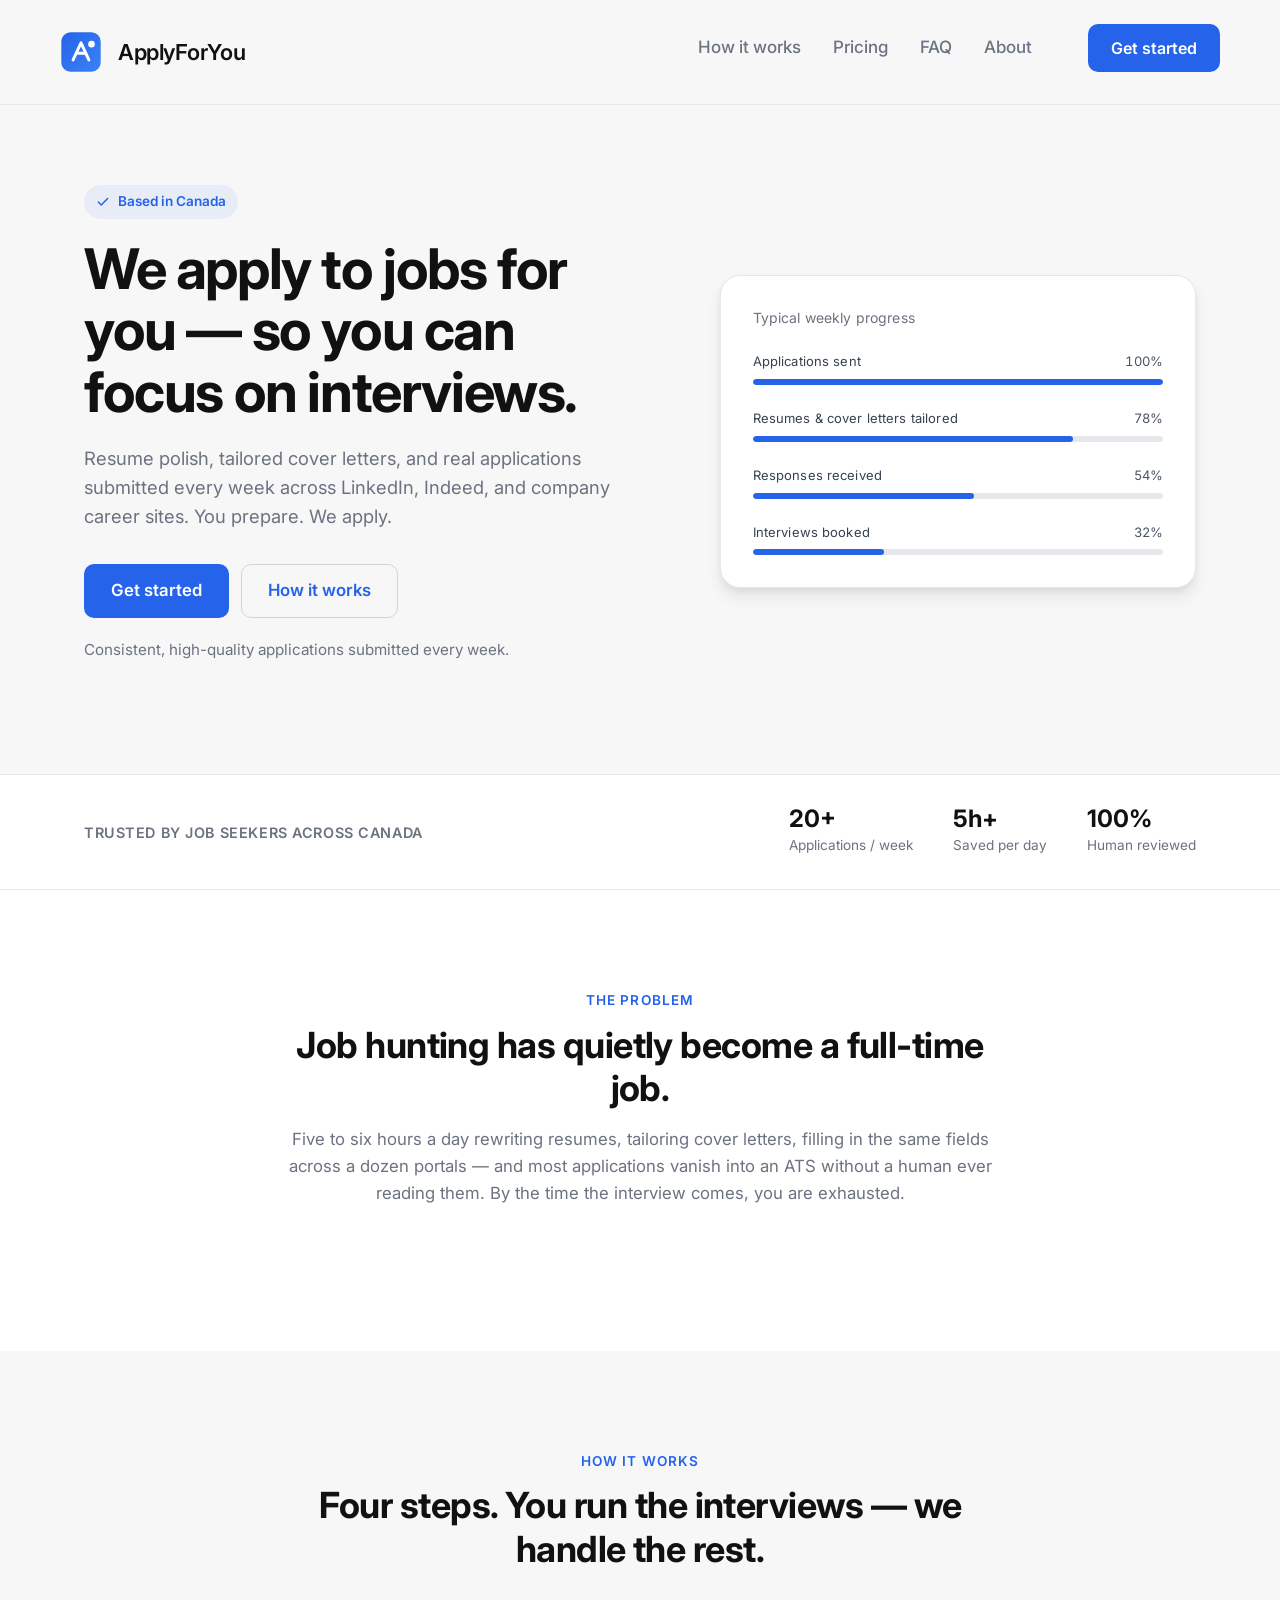
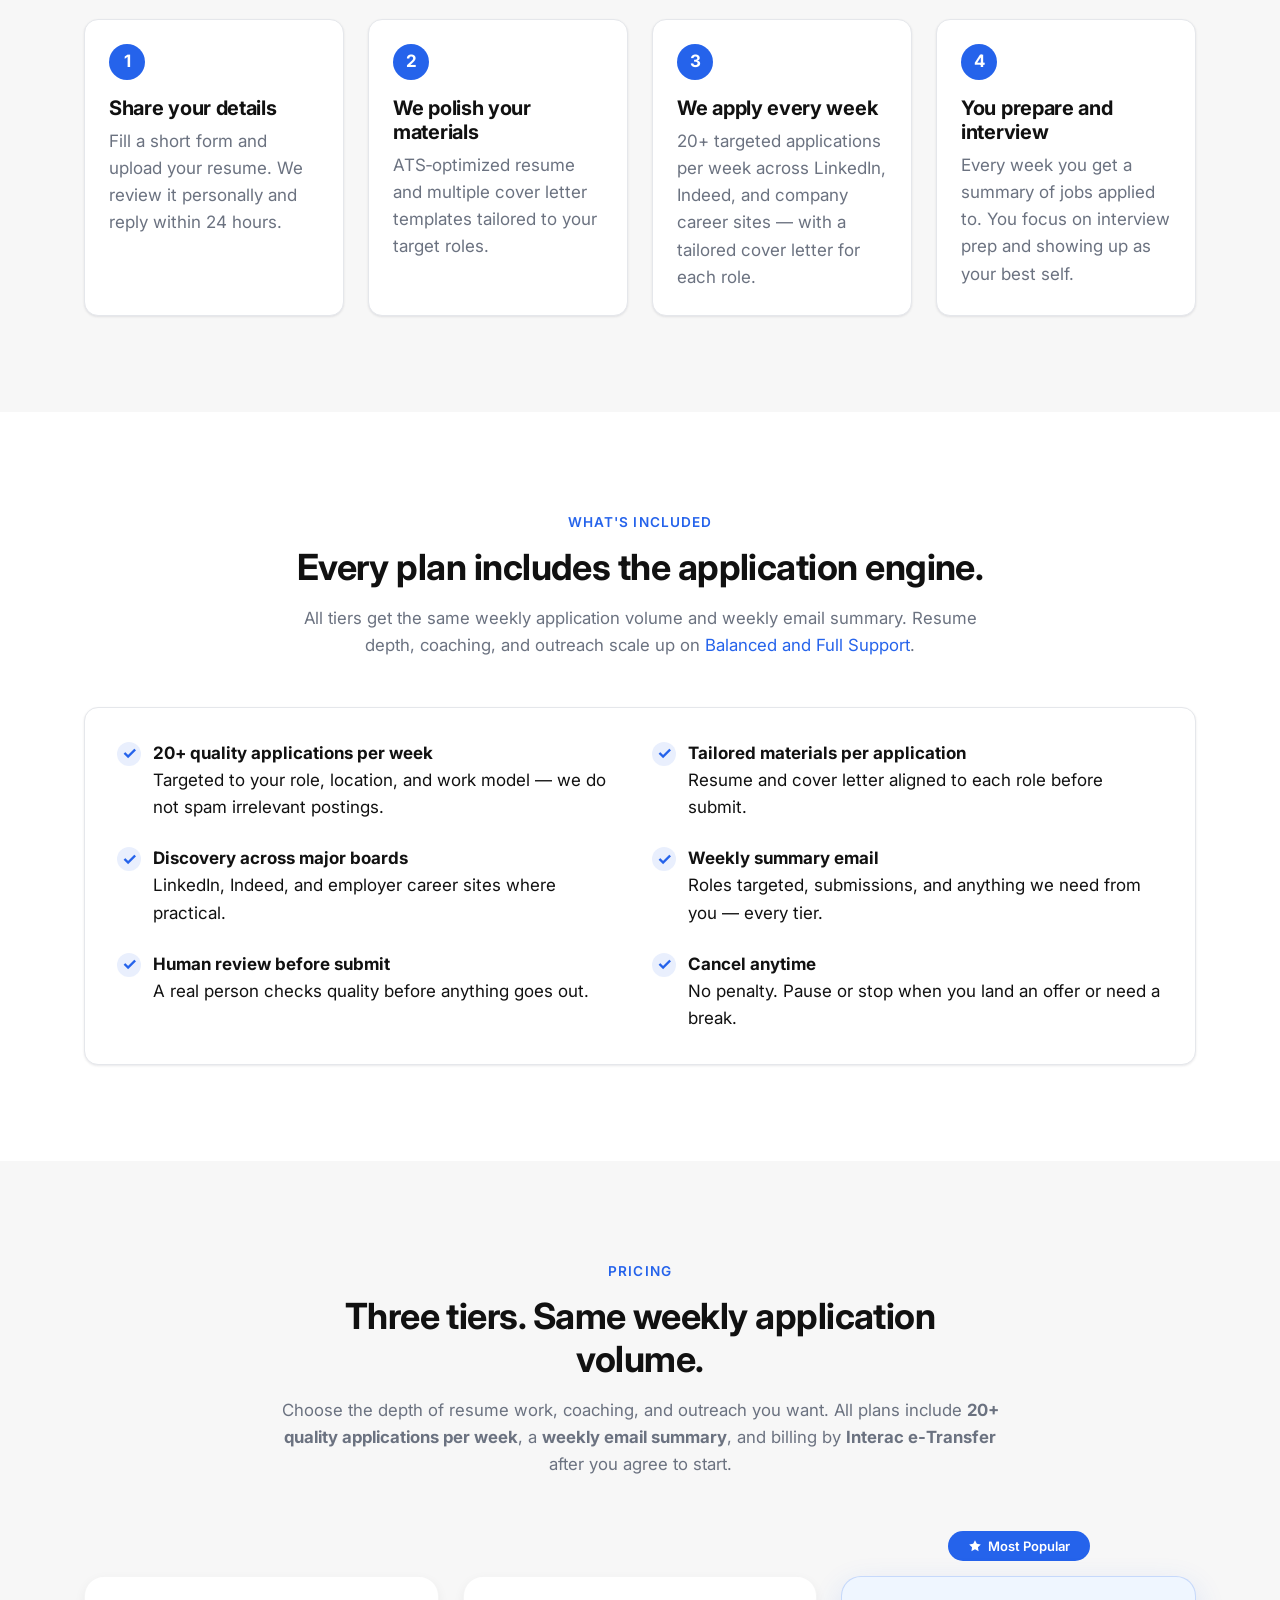
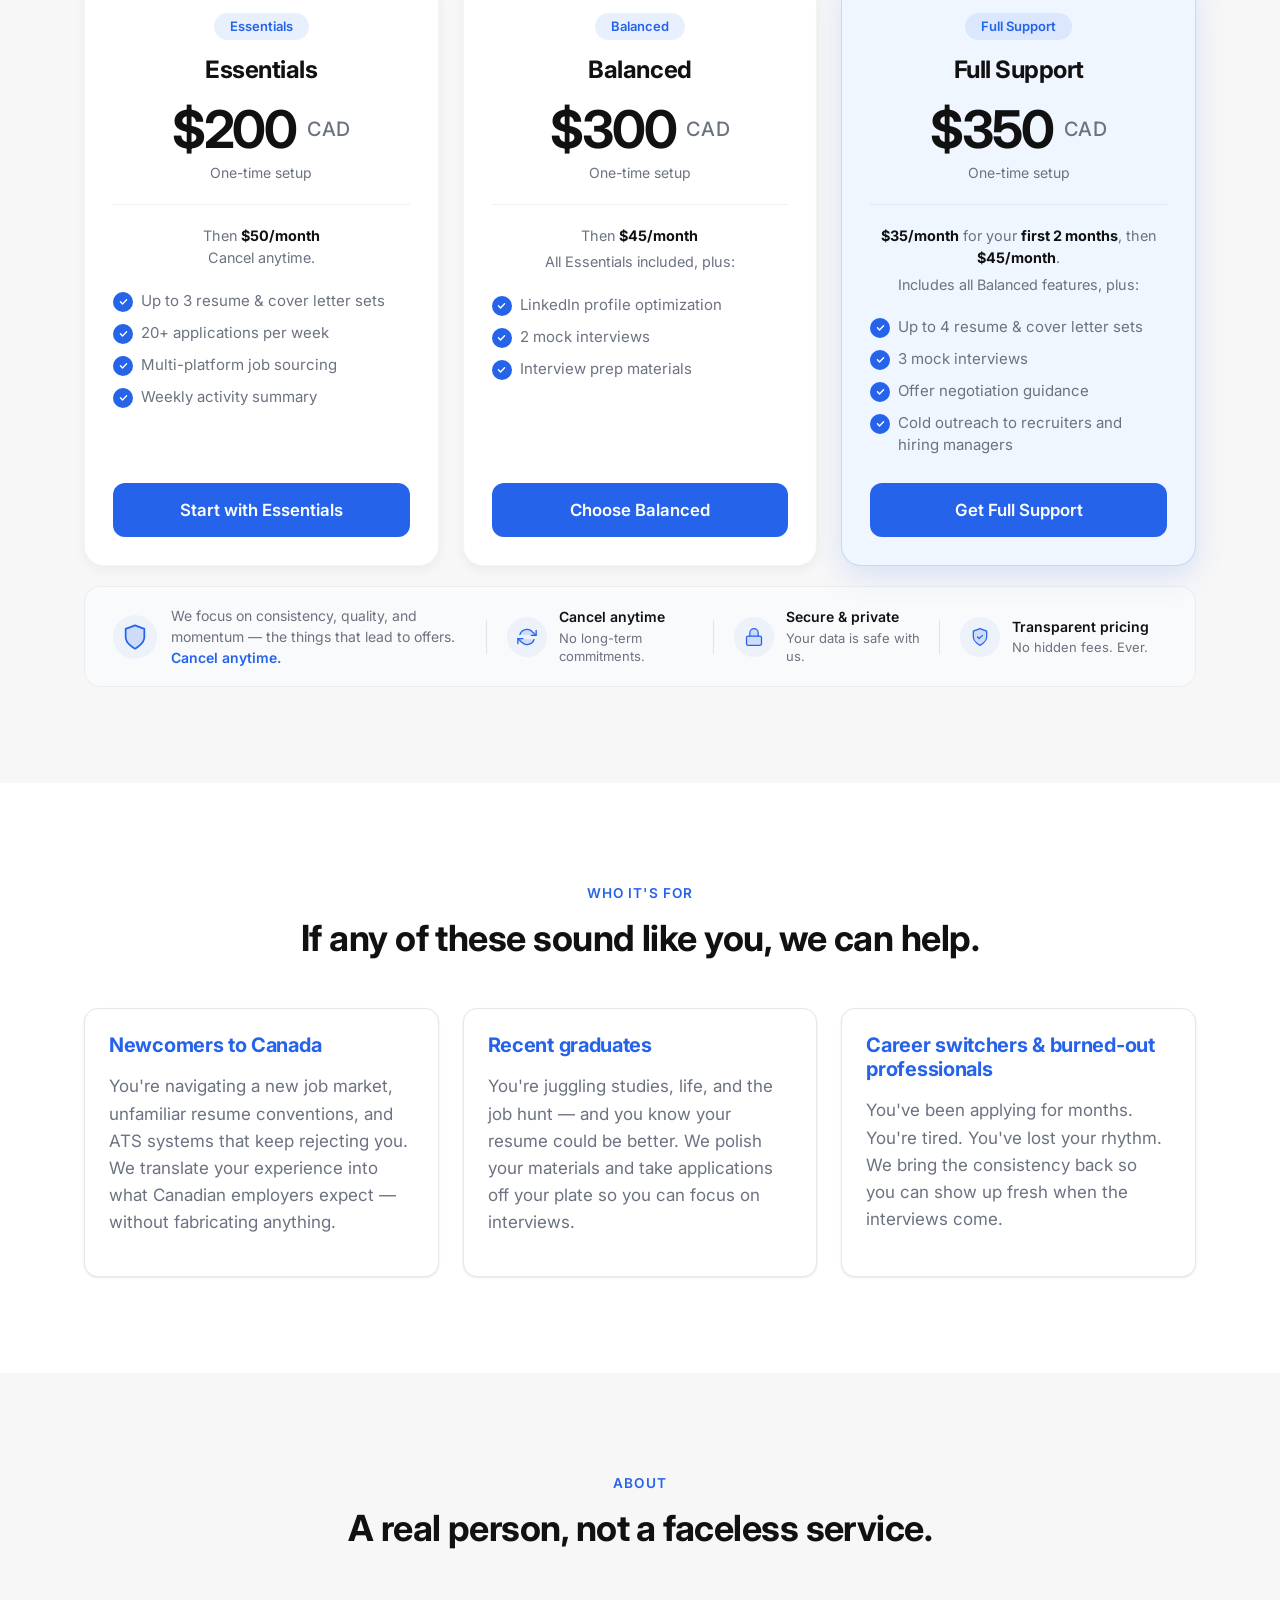
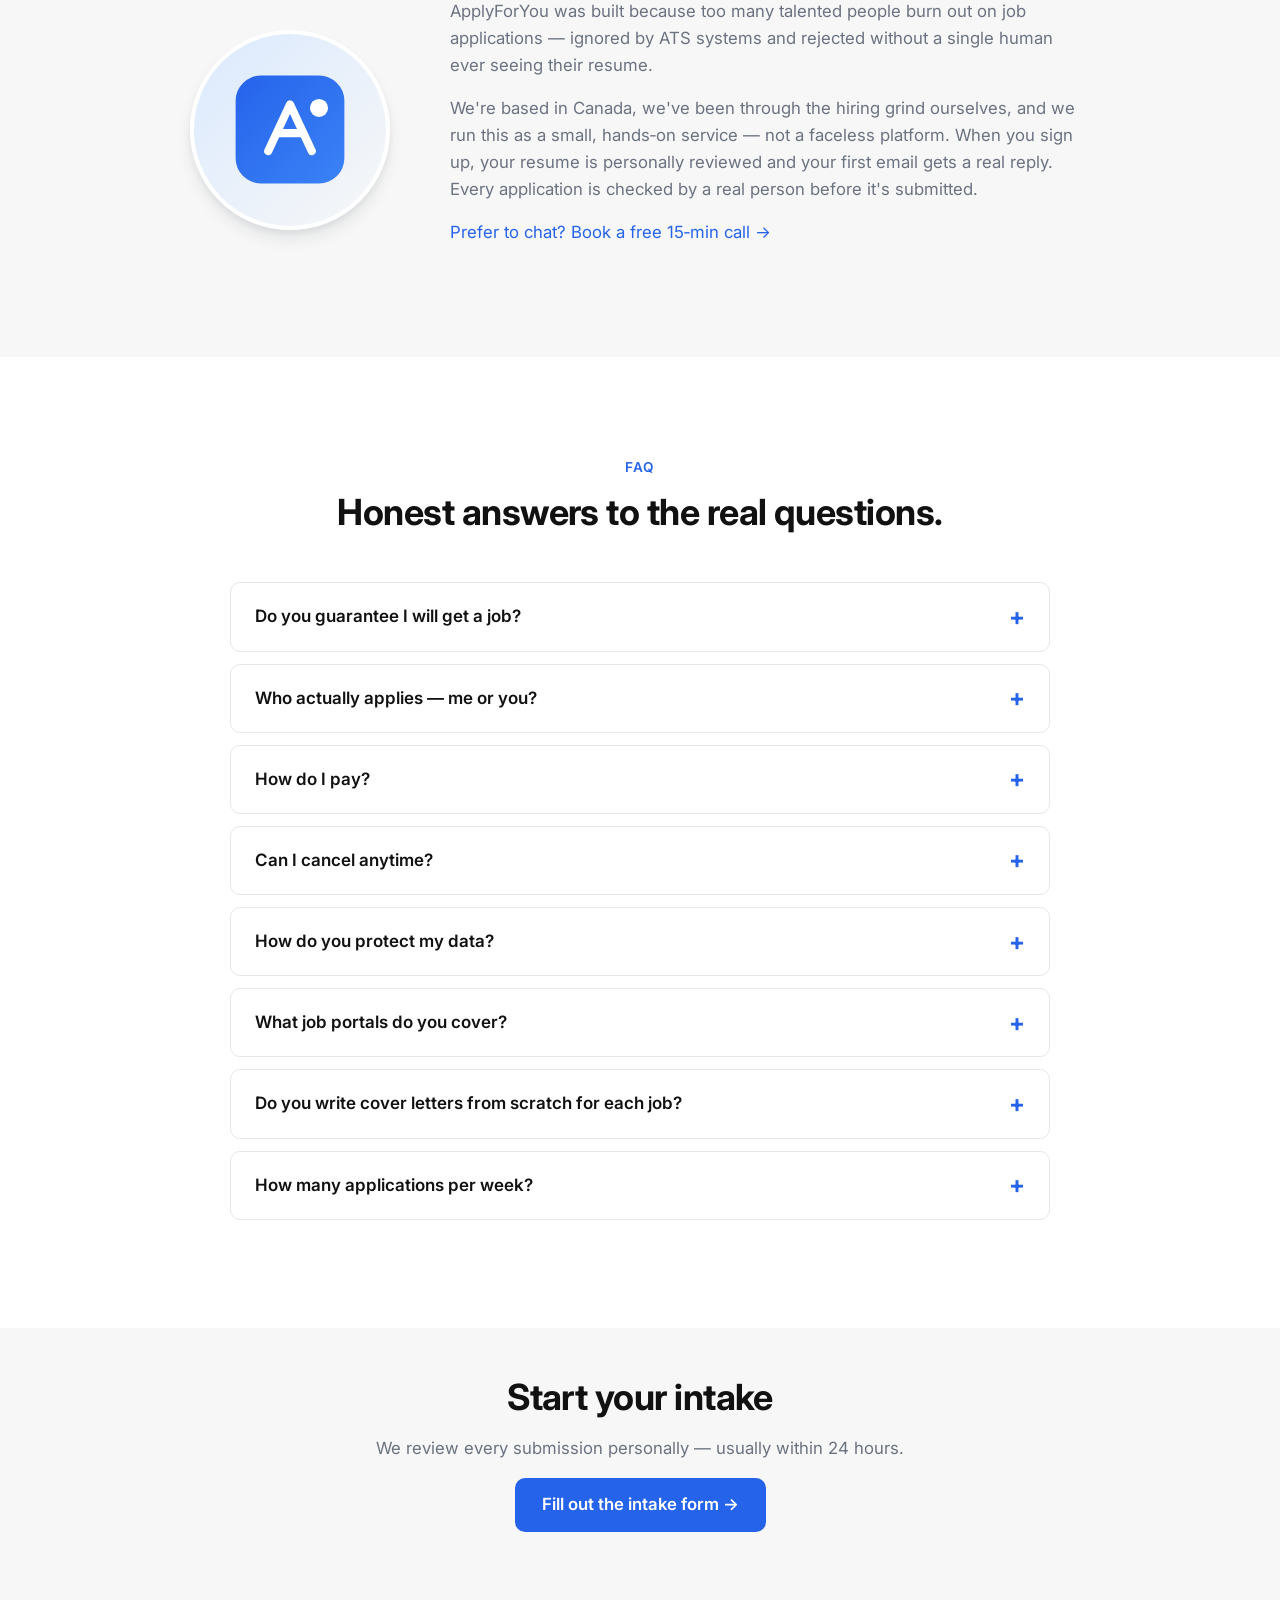
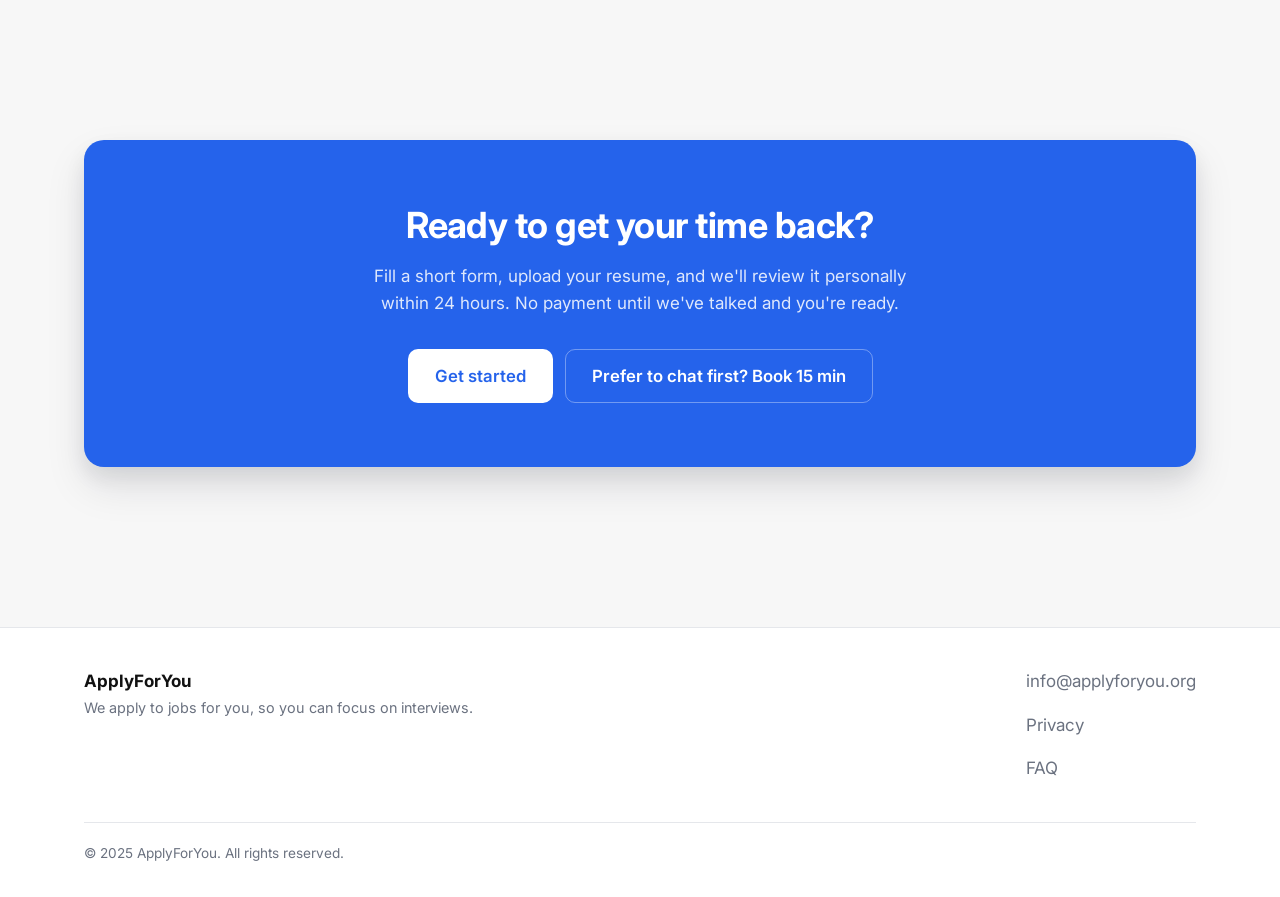
==== commit 8fad4826: "Align FAQ pricing with Essentials, Balanced, and Full Support tiers Co-authored-by: Cursor <cursorag" ====
--- a/index.html
+++ b/index.html
@@ -189,7 +189,7 @@
         <div class="section__header">
           <span class="section__eyebrow">What's included</span>
           <h2>Every plan includes the application engine.</h2>
-          <p>All tiers get the same weekly application volume and weekly email summary. Resume depth, coaching, and outreach scale up on <a href="#pricing">Mid and Premium</a>.</p>
+          <p>All tiers get the same weekly application volume and weekly email summary. Resume depth, coaching, and outreach scale up on <a href="#pricing">Balanced and Full Support</a>.</p>
         </div>
         <div class="included">
           <div class="included__item">
@@ -415,7 +415,7 @@
           </details>
           <details class="faq__item">
             <summary class="faq__summary">How do I pay?</summary>
-            <div class="faq__body"><p>Interac e‑Transfer. After we review your resume and you're ready to start, we email you the payment details. <strong>Setup</strong> is one‑time: <strong>$220</strong> (Basic), <strong>$350</strong> (Mid), or <strong>$400</strong> (Premium), depending on the tier you choose. <strong>Monthly</strong> is <strong>$25</strong> on Basic and Mid. On Premium, monthly is <strong>$18 for the first 2 months</strong>, then <strong>$25</strong>. Billing continues monthly until you ask us to stop.</p></div>
+            <div class="faq__body"><p>Interac e‑Transfer. After we review your resume and you're ready to start, we email you the payment details. <strong>Setup</strong> is one‑time: <strong>$200</strong> (Essentials), <strong>$300</strong> (Balanced), or <strong>$350</strong> (Full Support), depending on the tier you choose. <strong>Monthly</strong> is <strong>$50</strong> on Essentials and <strong>$45</strong> on Balanced. On Full Support, monthly is <strong>$35 for the first 2 months</strong>, then <strong>$45</strong>. Billing continues monthly until you ask us to stop.</p></div>
           </details>
           <details class="faq__item">
             <summary class="faq__summary">Can I cancel anytime?</summary>
@@ -423,7 +423,7 @@
           </details>
           <details class="faq__item">
             <summary class="faq__summary">How do you protect my data?</summary>
-            <div class="faq__body"><p>Your resume and personal details are only used to apply to jobs on your behalf. Credentials are stored in an encrypted password manager. When you cancel, your data is deleted within 30 days. See the <a href="/privacy.html">privacy page</a> for details.</p></div>
+            <div class="faq__body"><p>Your resume and personal details are only used to apply to jobs on your behalf. Credentials are stored in an encrypted password manager. When you cancel, your data is deleted within 30 days. See the <a href="/privacy">privacy page</a> for details.</p></div>
           </details>
           <details class="faq__item">
             <summary class="faq__summary">What job portals do you cover?</summary>
@@ -479,7 +479,7 @@
         <ul class="footer__links">
           <li><a href="mailto:info@applyforyou.org">info@applyforyou.org</a></li>
 
-          <li><a href="/privacy.html">Privacy</a></li>
+          <li><a href="/privacy">Privacy</a></li>
           <li><a href="#faq">FAQ</a></li>
         </ul>
       </div>
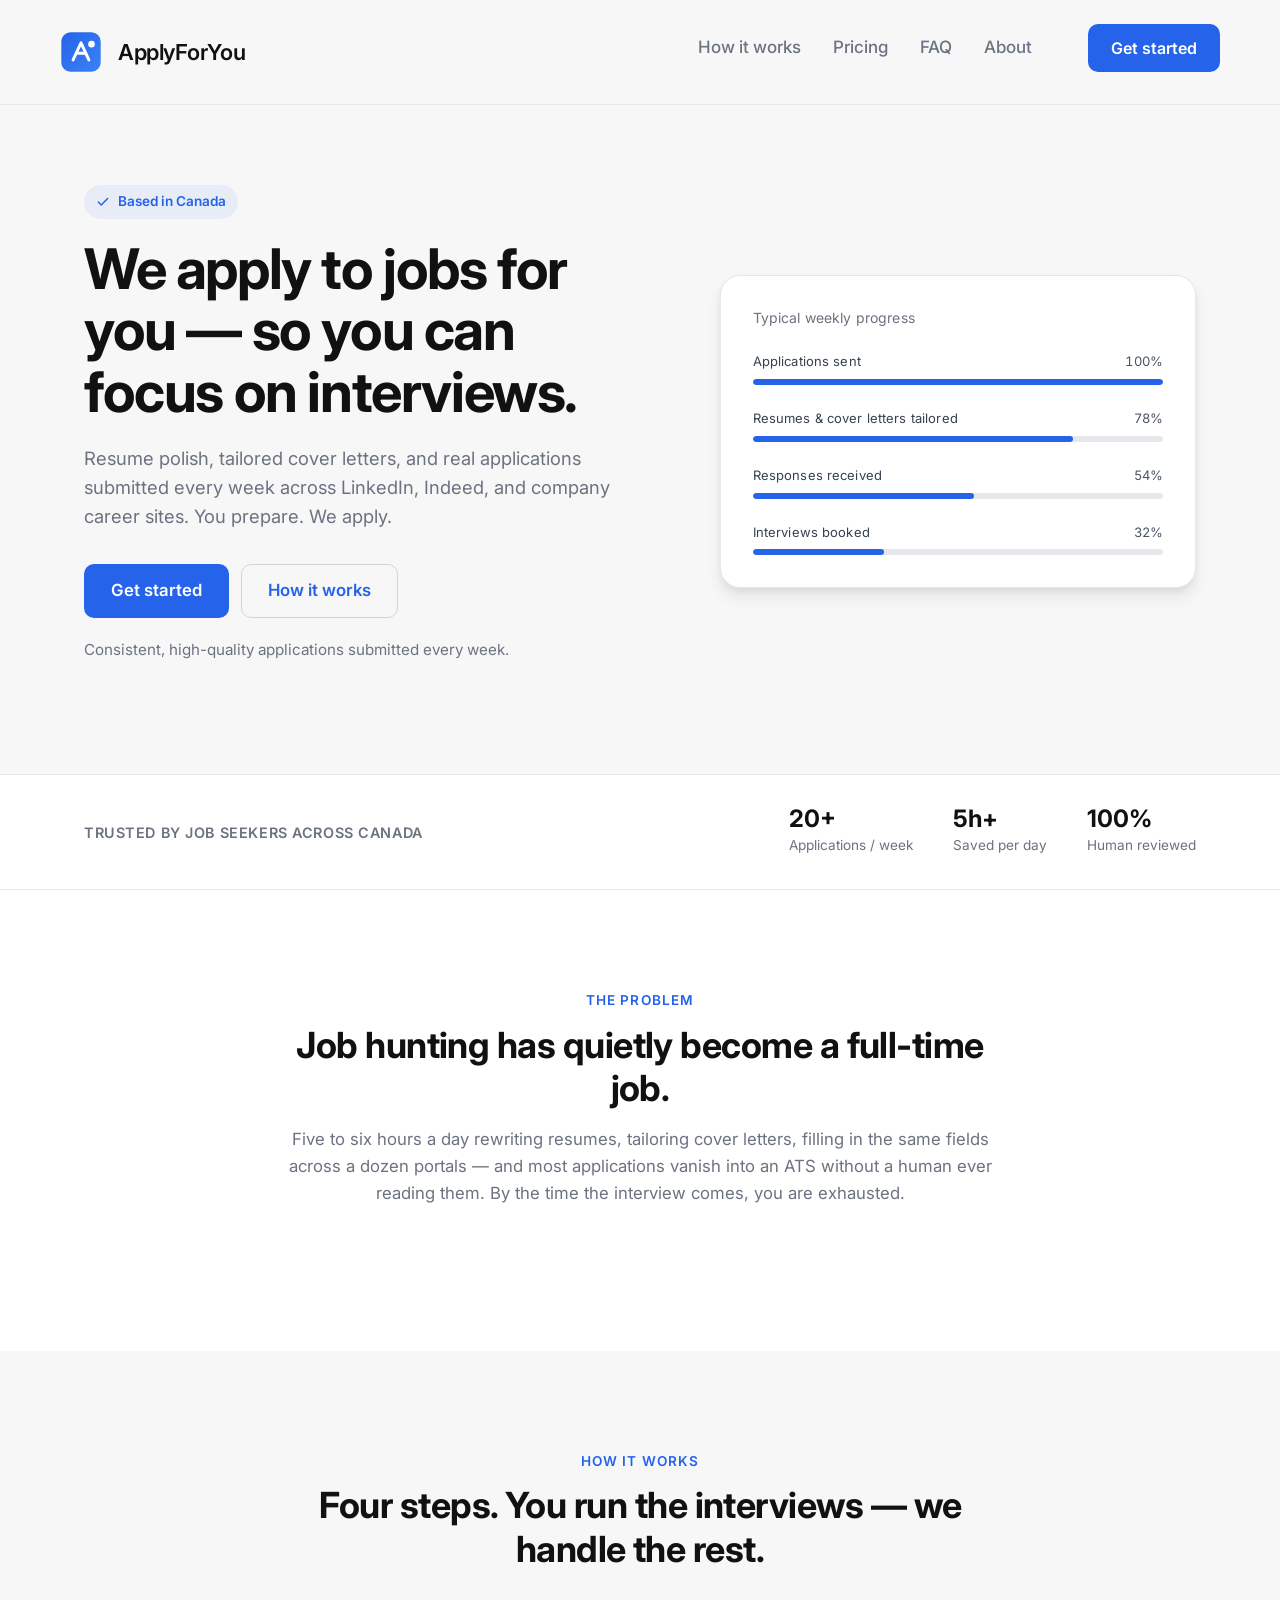
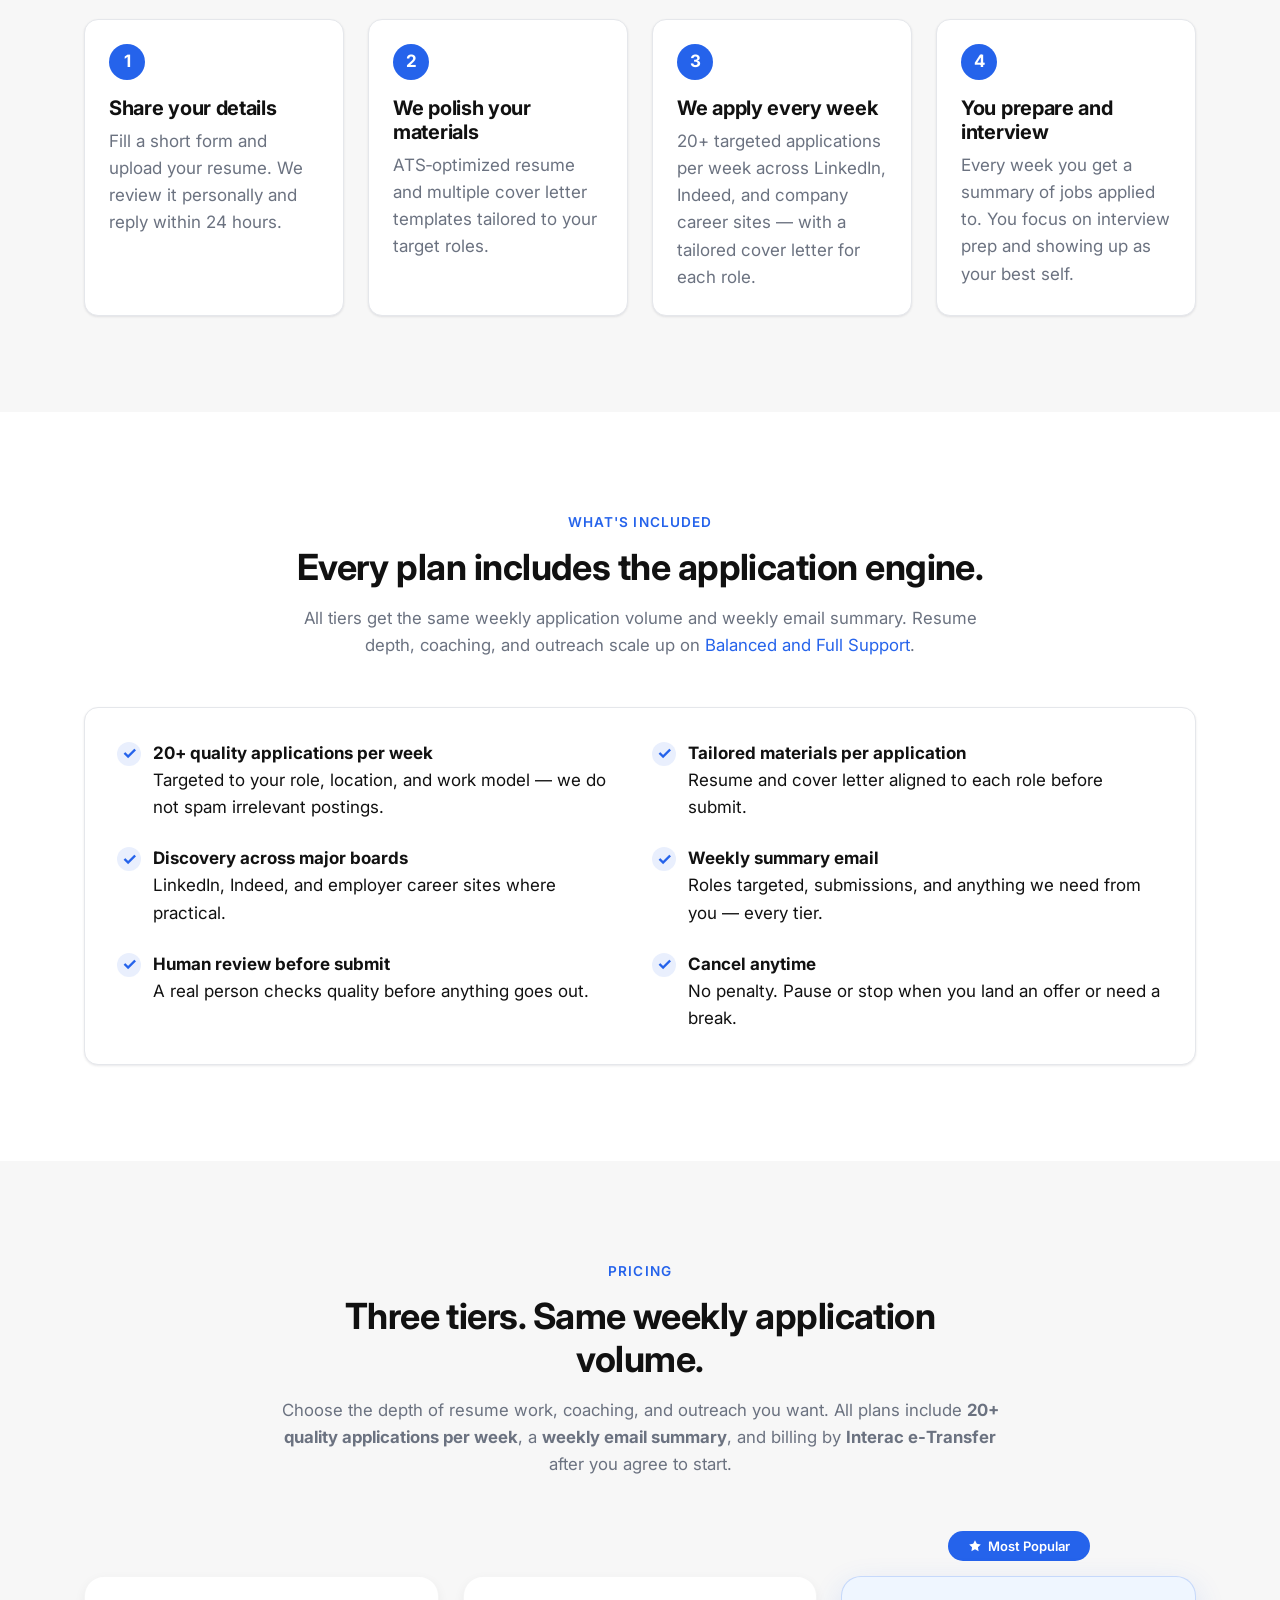
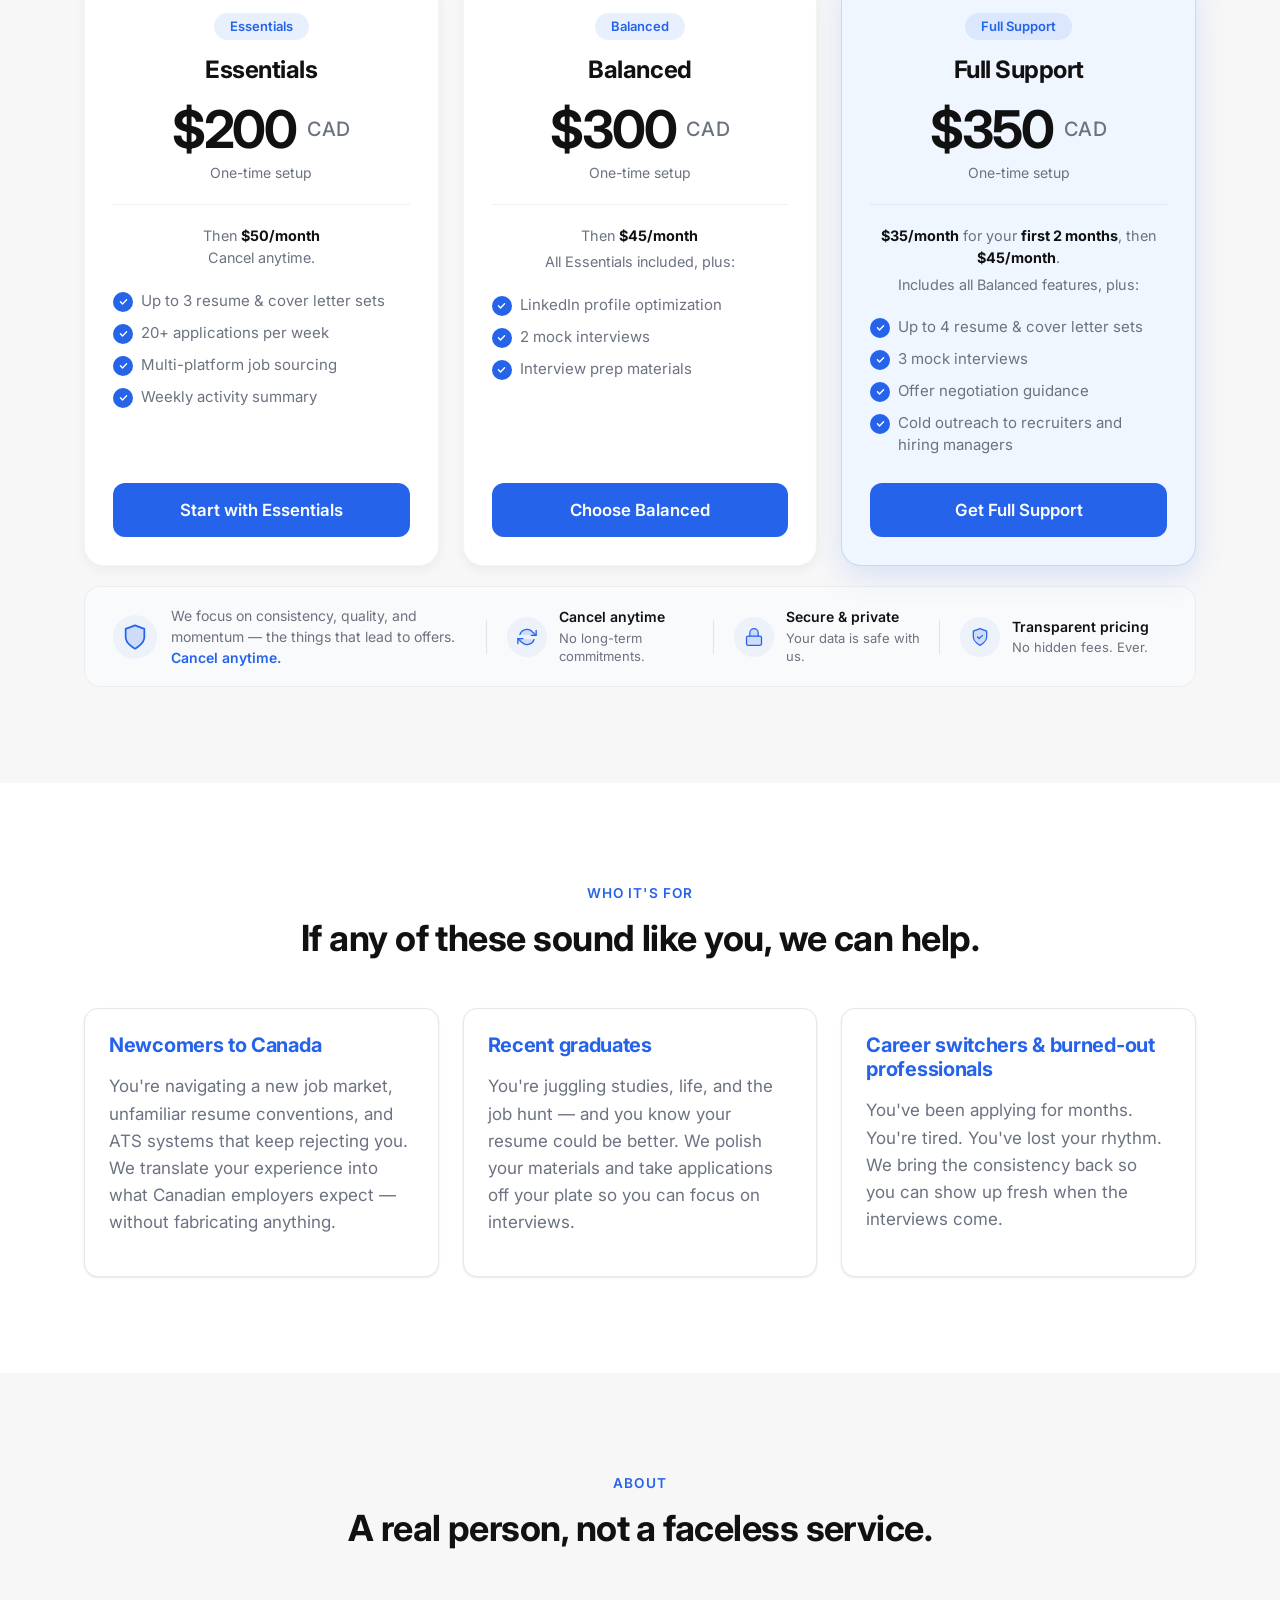
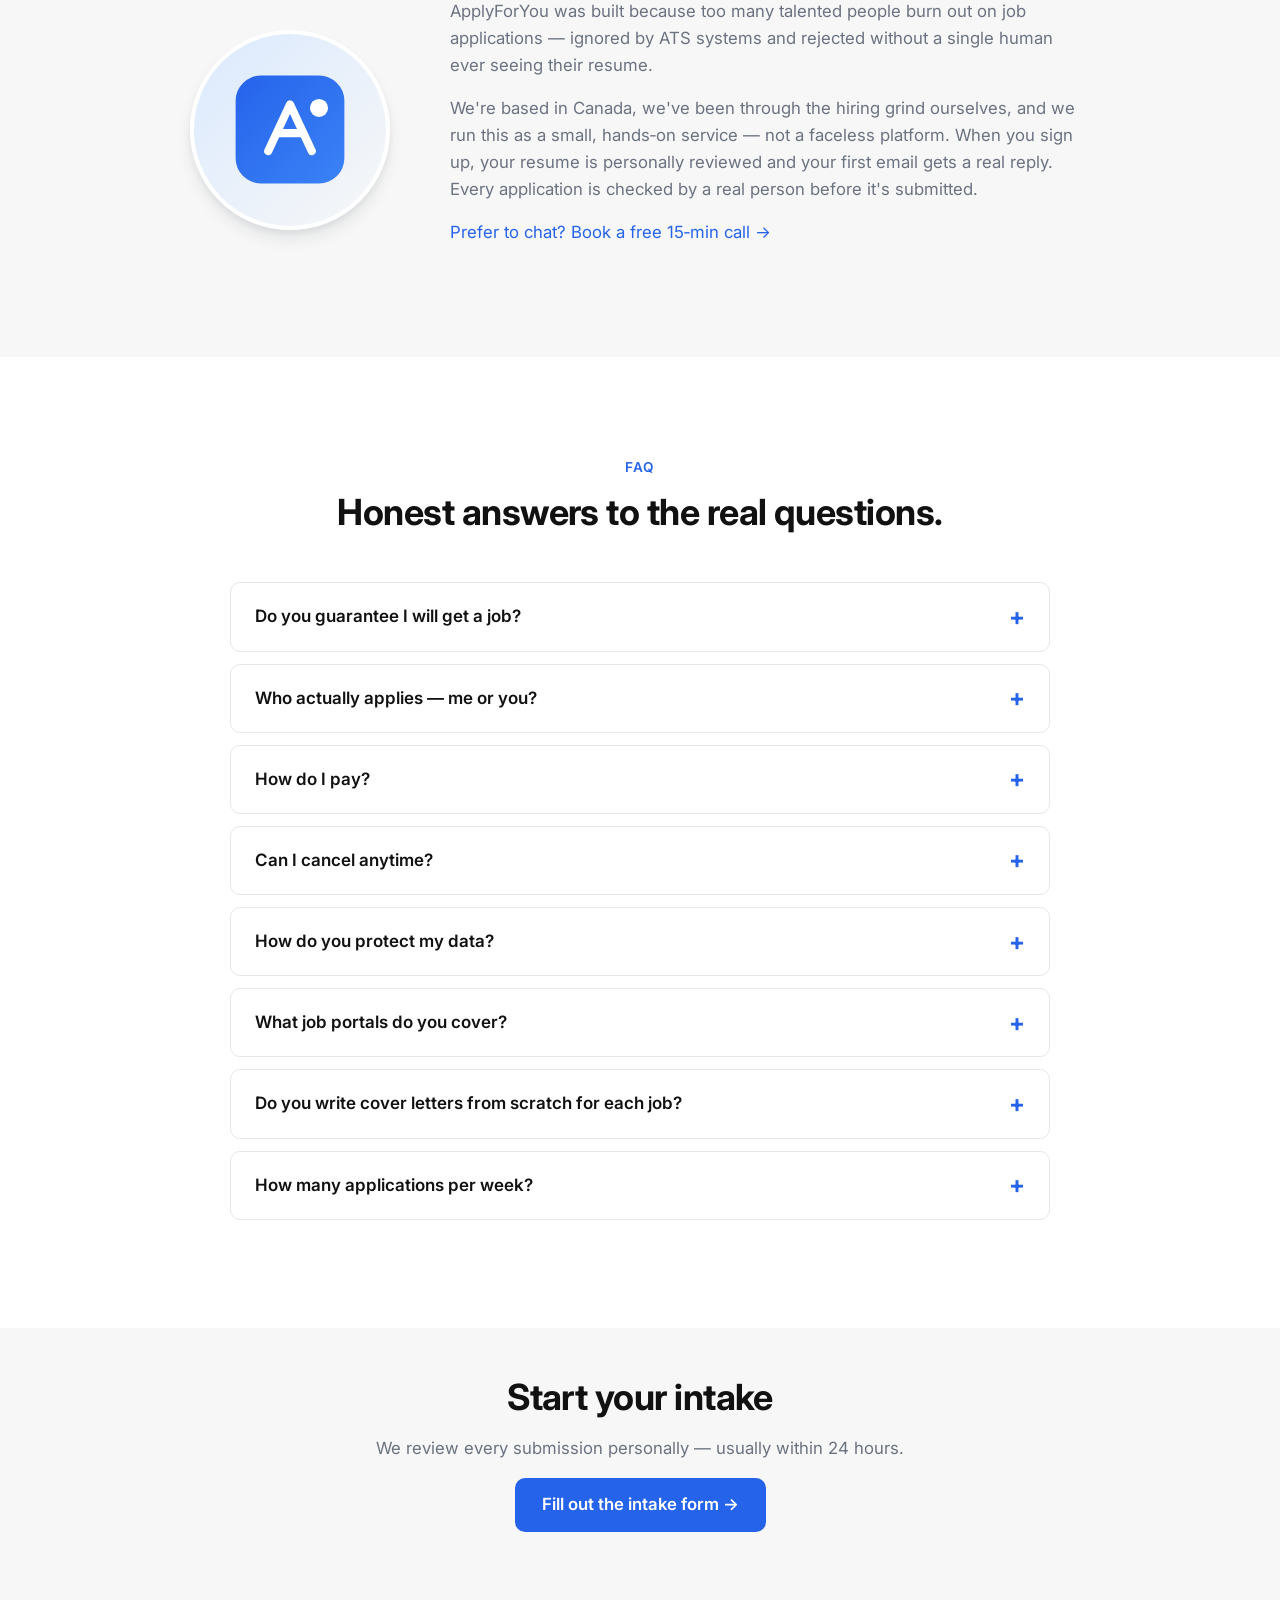
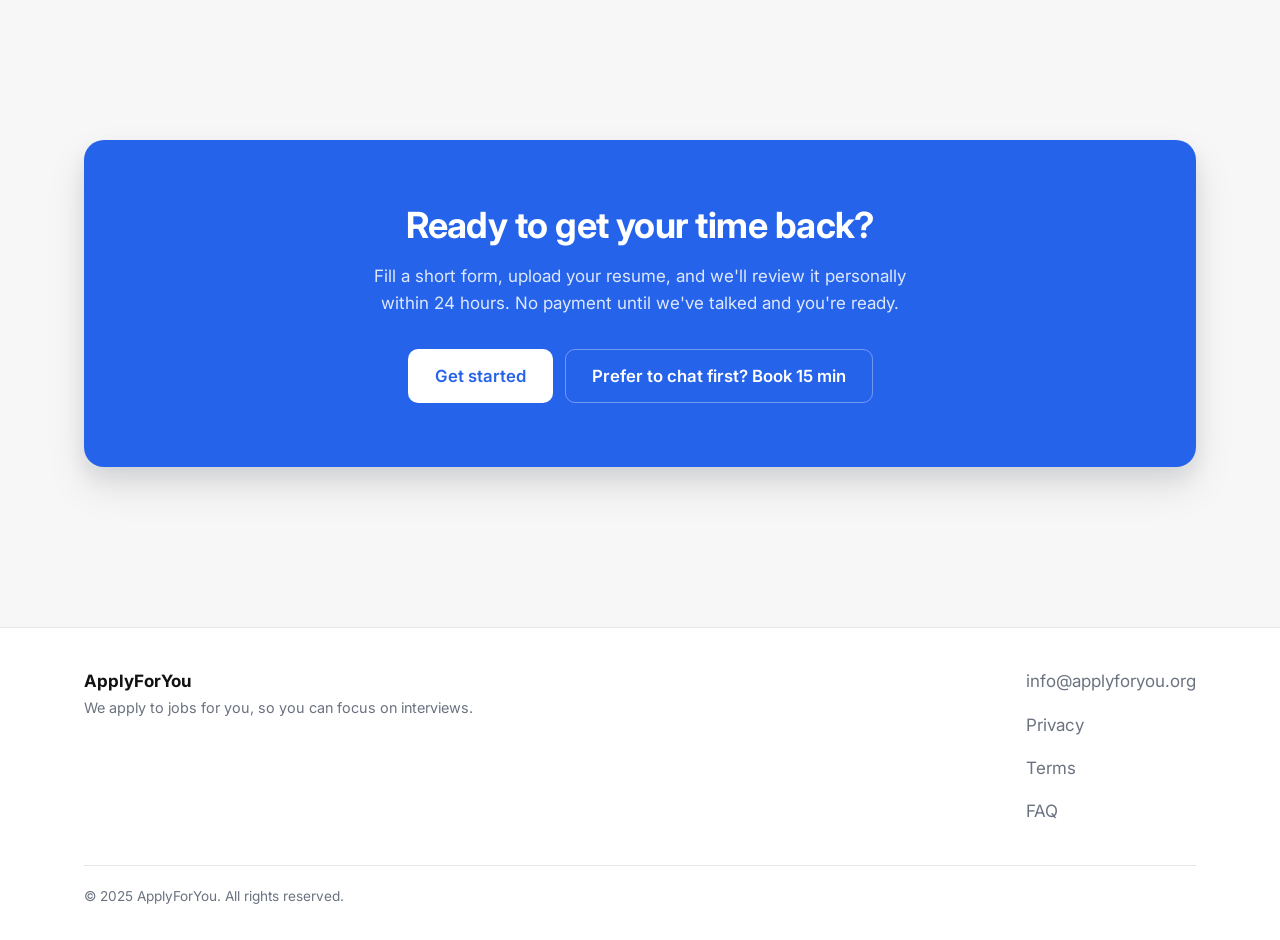
==== commit 197d1ec6: "Add Terms and Conditions page and link from site footer Co-authored-by: Cursor <cursoragent@cursor.c" ====
--- a/index.html
+++ b/index.html
@@ -435,7 +435,7 @@
           </details>
           <details class="faq__item">
             <summary class="faq__summary">How many applications per week?</summary>
-            <div class="faq__body"><p>Typically 20 or more, depending on your target role, location, and how many good matches exist in the market that week. We prioritize fit over volume — we won't spam applications to irrelevant roles just to hit a number.</p></div>
+            <div class="faq__body"><p>We aim for 20 or more per week, but we prioritize fit over volume. If fewer than 20 strong-fit roles are available in the market that week, we will not pad the count with irrelevant postings. Quality over quantity — every application is tailored and human-reviewed before it goes out.</p></div>
           </details>
         </div>
       </div>
@@ -480,6 +480,7 @@
           <li><a href="mailto:info@applyforyou.org">info@applyforyou.org</a></li>
 
           <li><a href="/privacy">Privacy</a></li>
+          <li><a href="/terms">Terms</a></li>
           <li><a href="#faq">FAQ</a></li>
         </ul>
       </div>
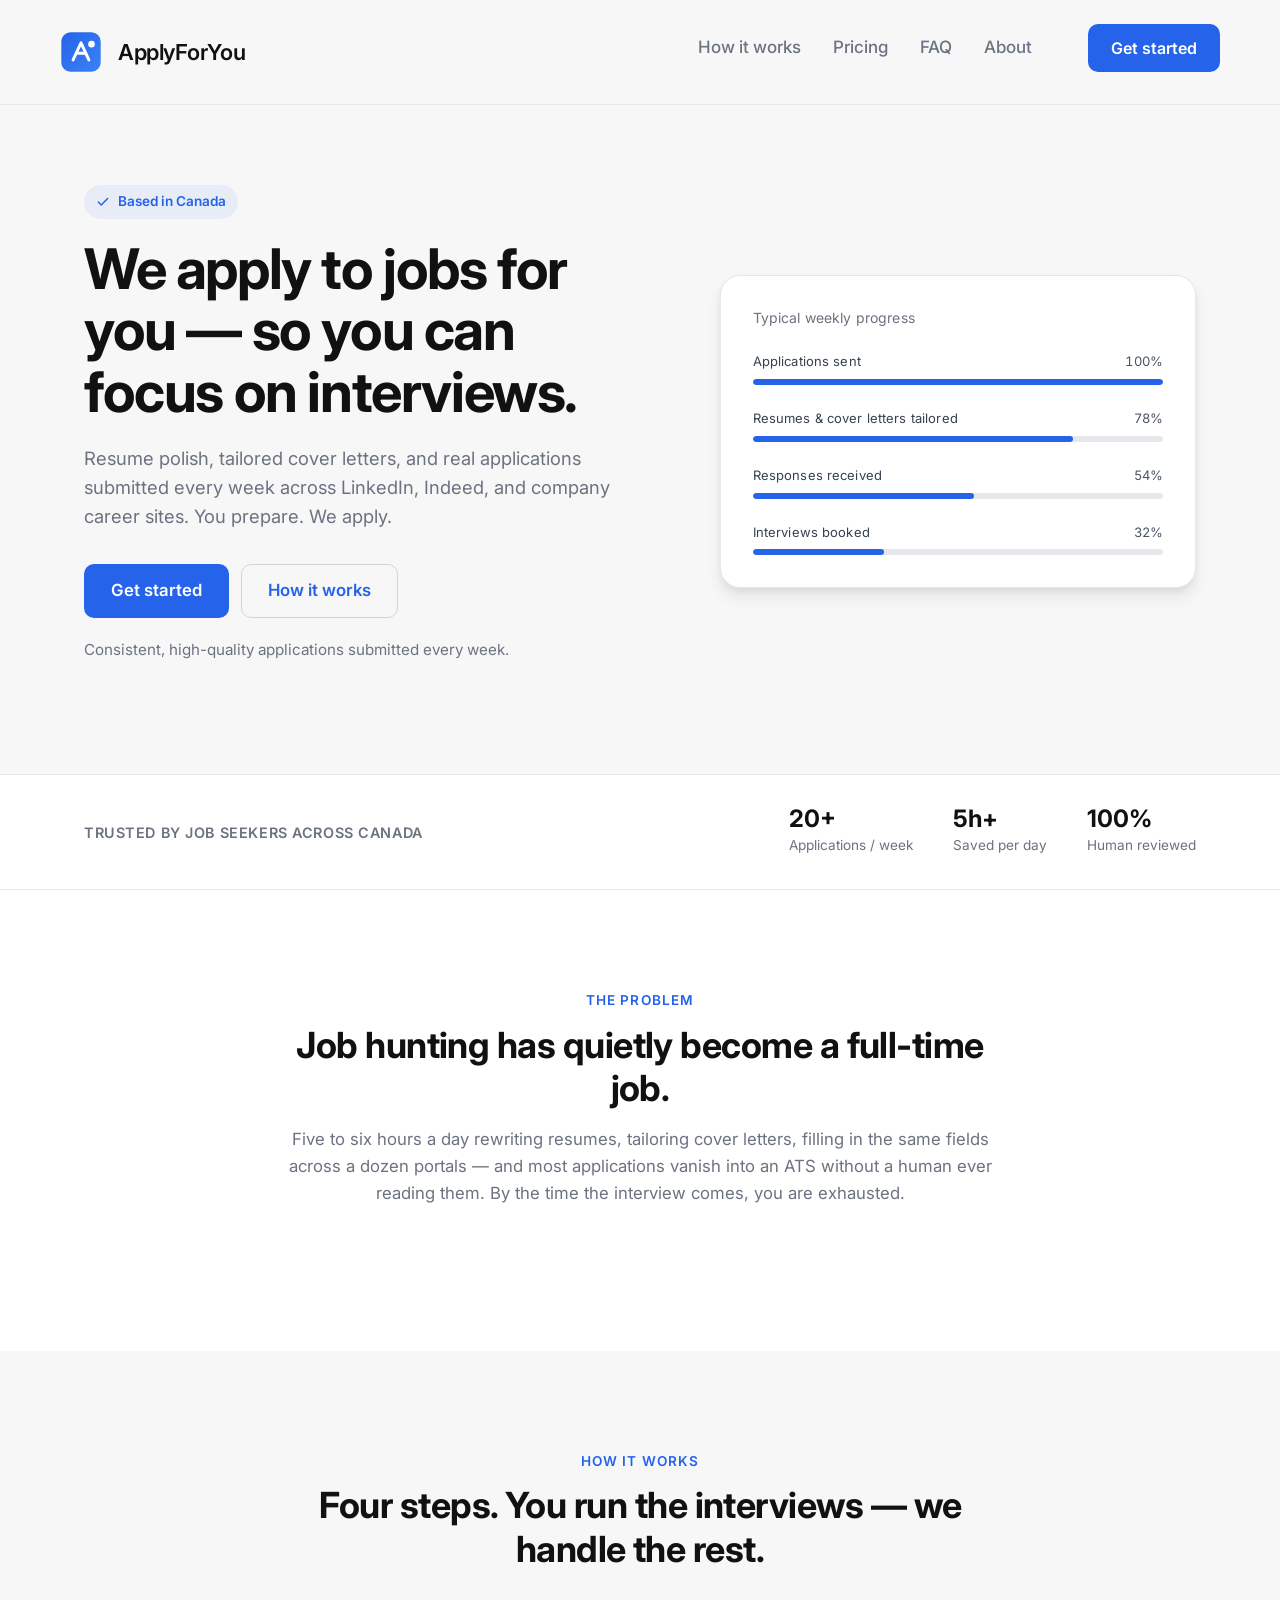
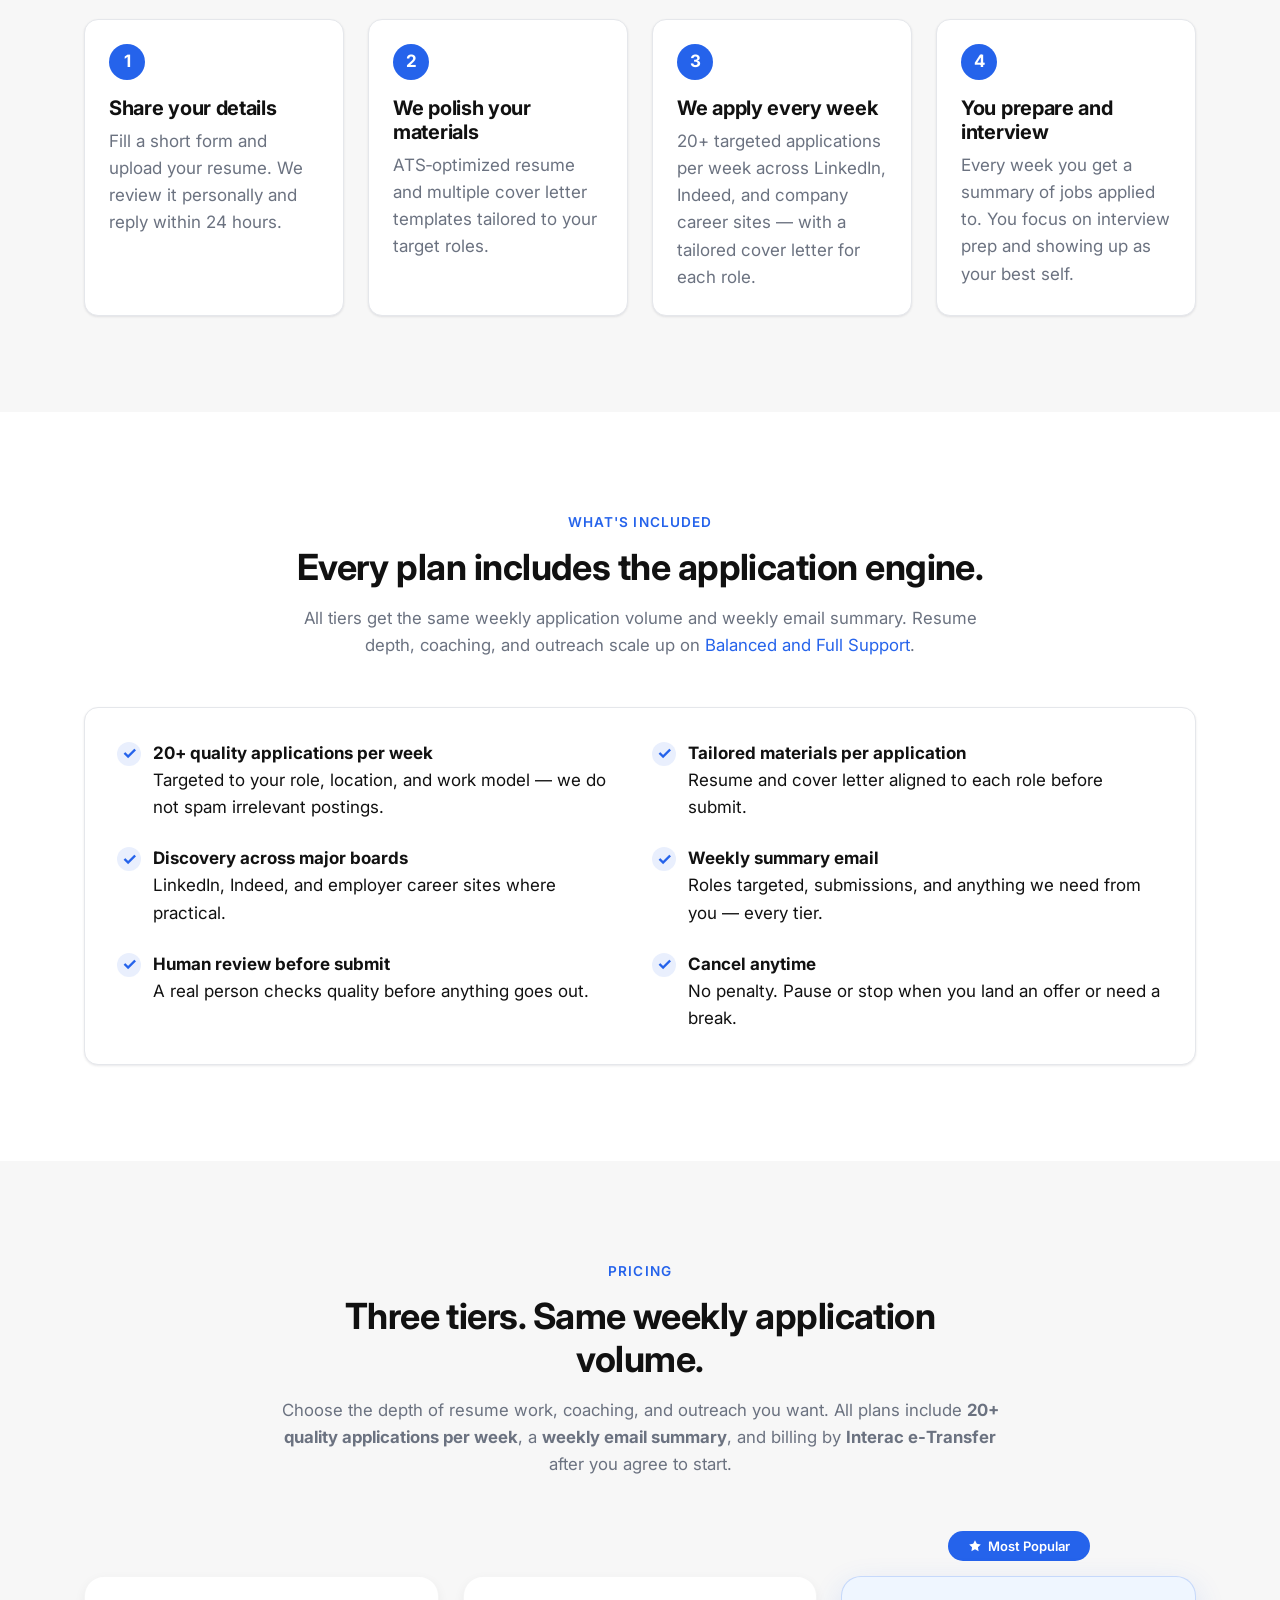
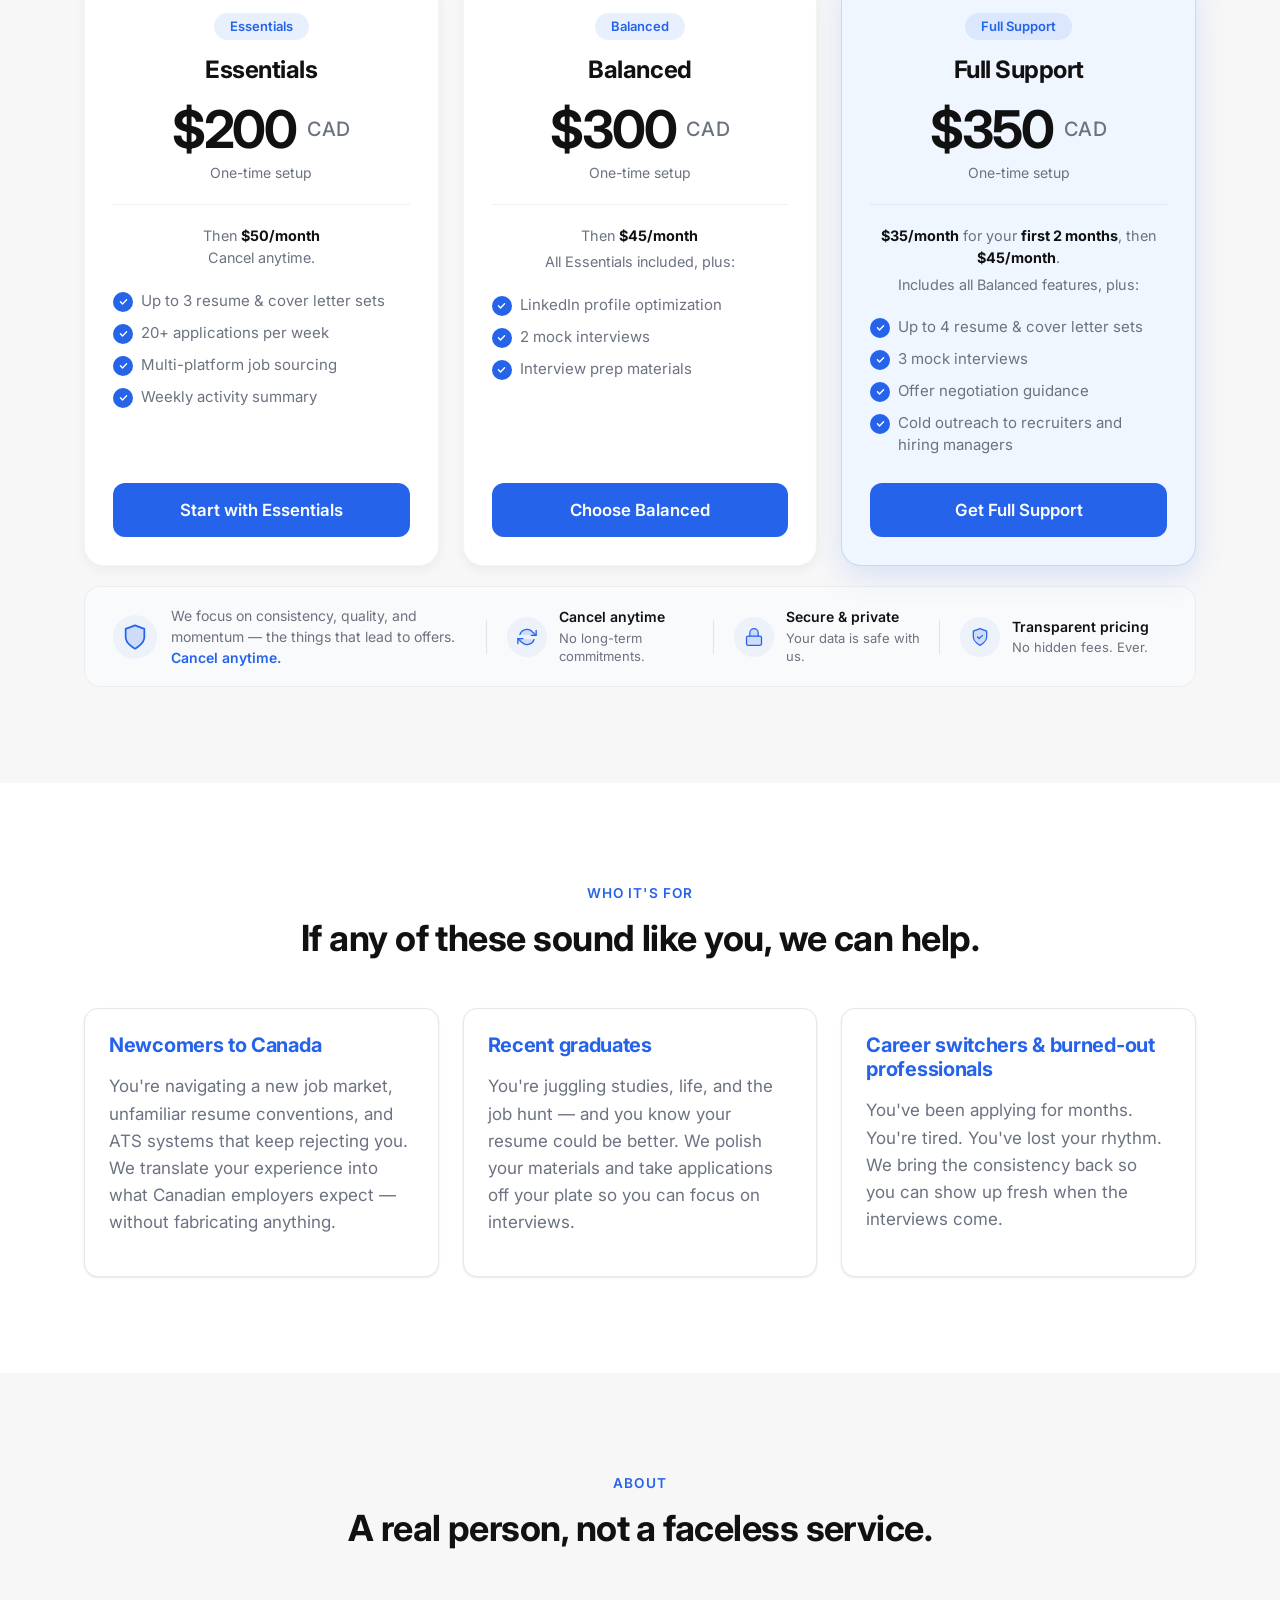
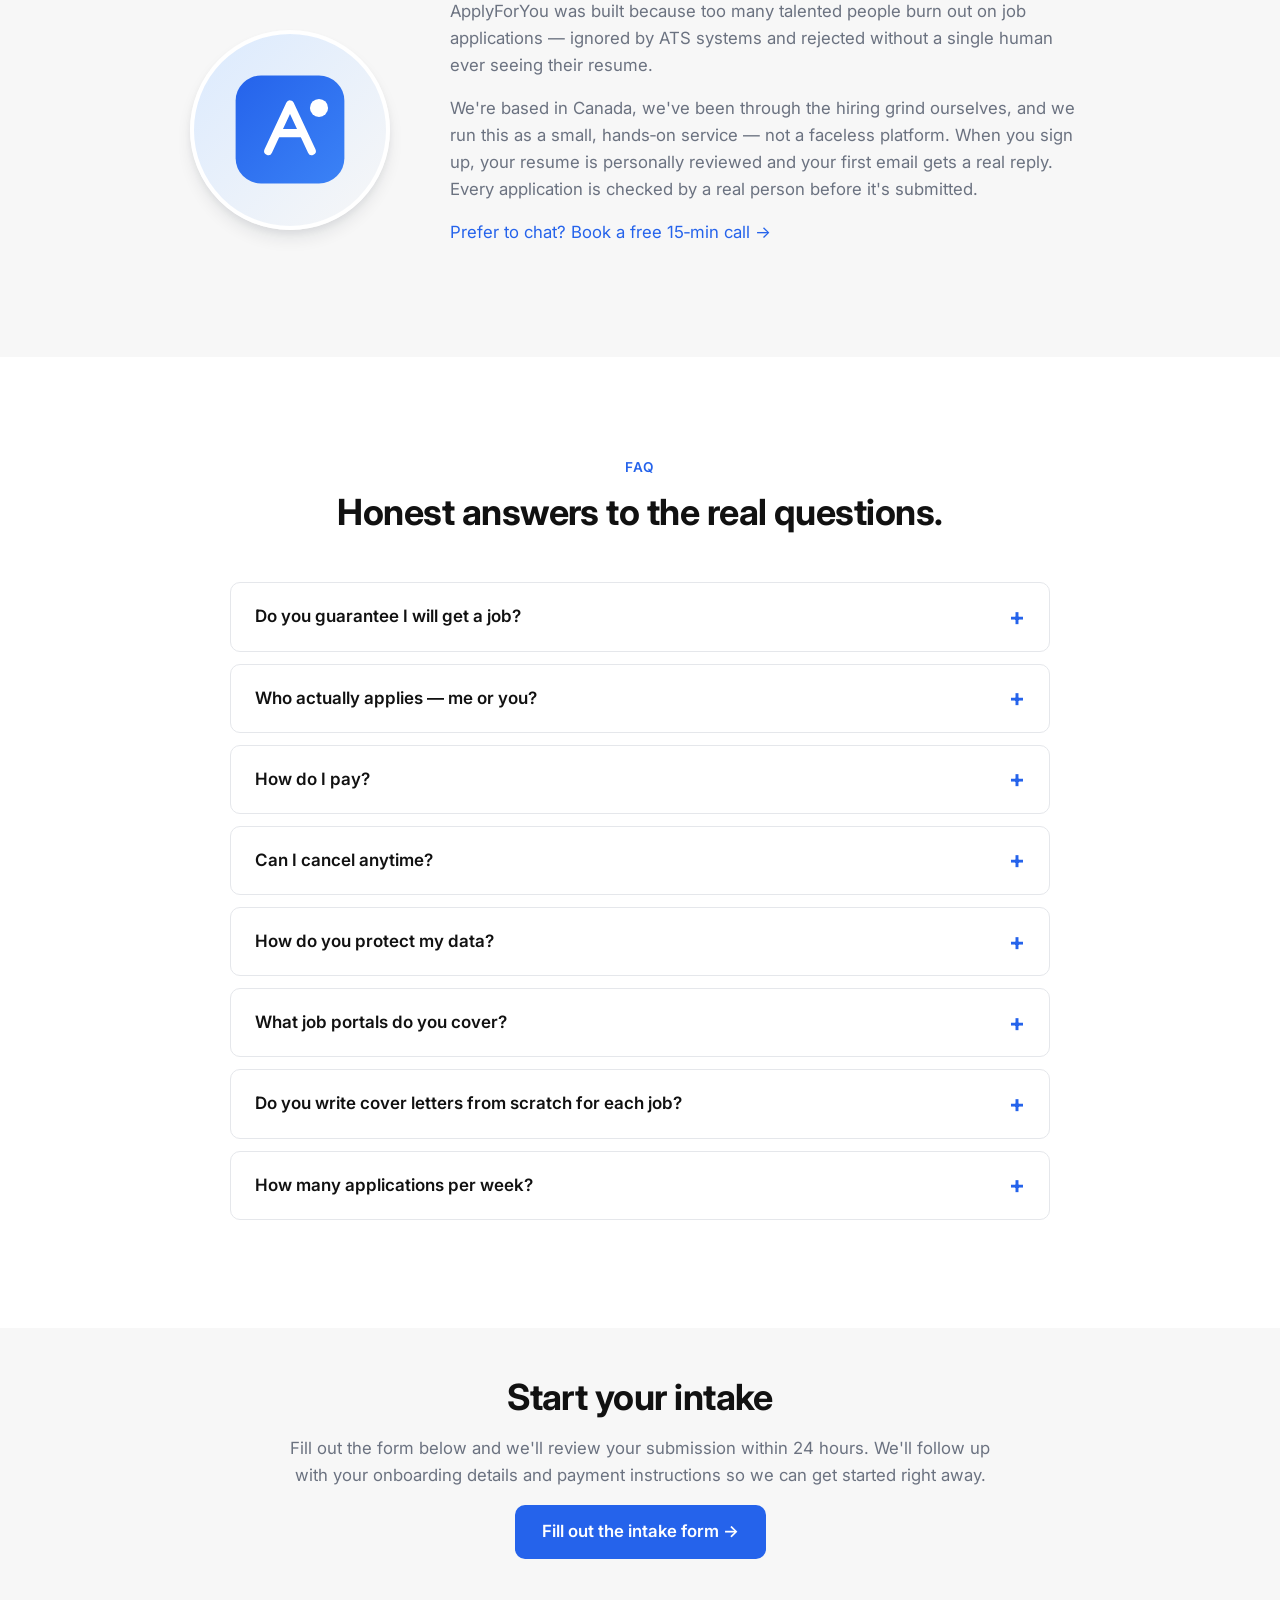
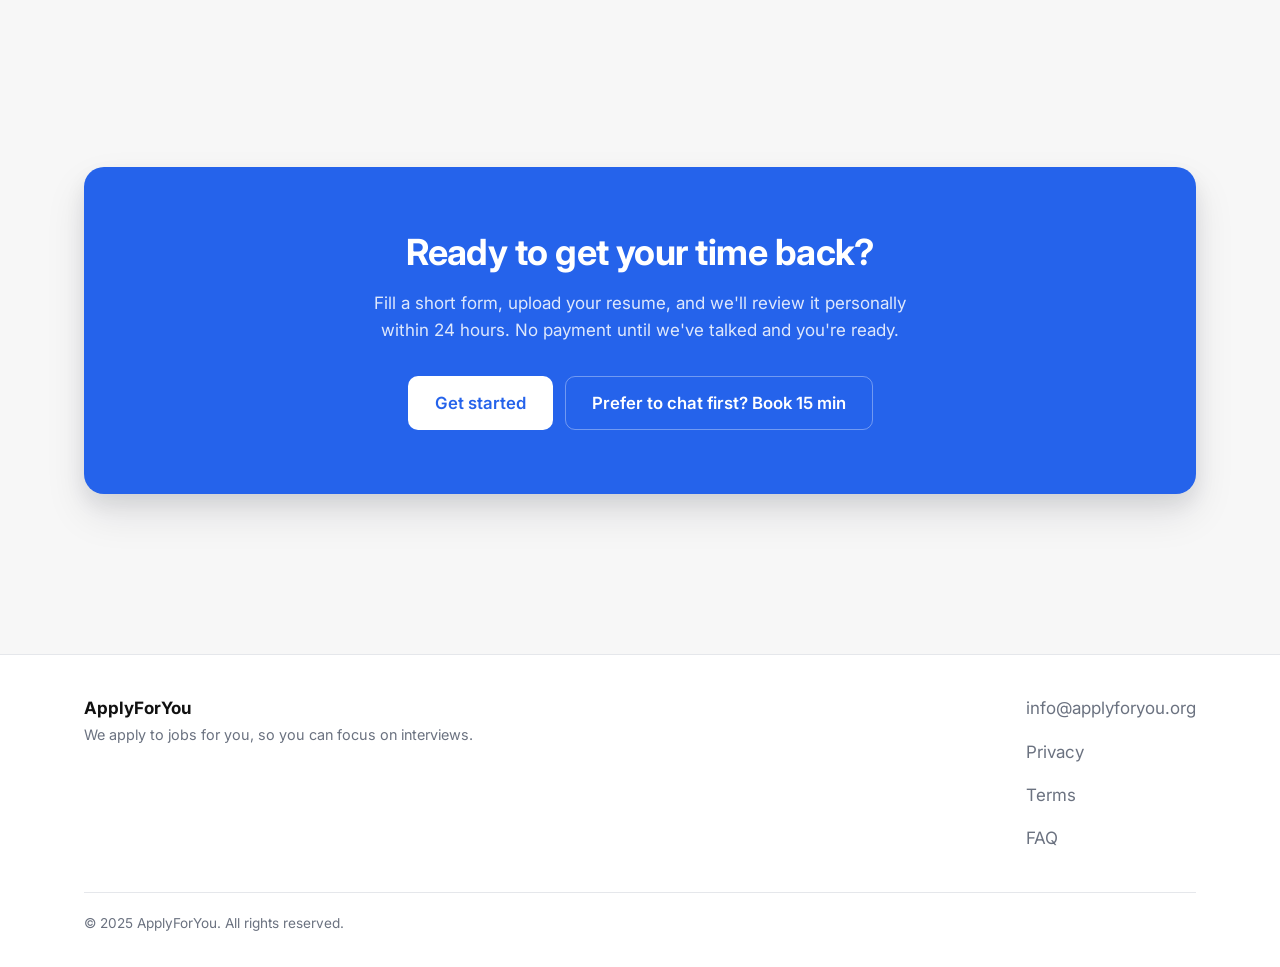
==== commit dc6924ba: "Update intake section intro text with clearer next-steps message Co-authored-by: Cursor <cursoragent" ====
--- a/index.html
+++ b/index.html
@@ -446,7 +446,7 @@
       <div class="container">
         <header class="section__header">
           <h2>Start your intake</h2>
-          <p>We review every submission personally — usually within 24 hours.</p>
+          <p>Fill out the form below and we'll review your submission within 24 hours. We'll follow up with your onboarding details and payment instructions so we can get started right away.</p>
           <a class="btn btn--primary btn--lg" href="https://form.jotform.com/261077075520049" target="_blank" rel="noopener">Fill out the intake form →</a>
         </header>
       </div>
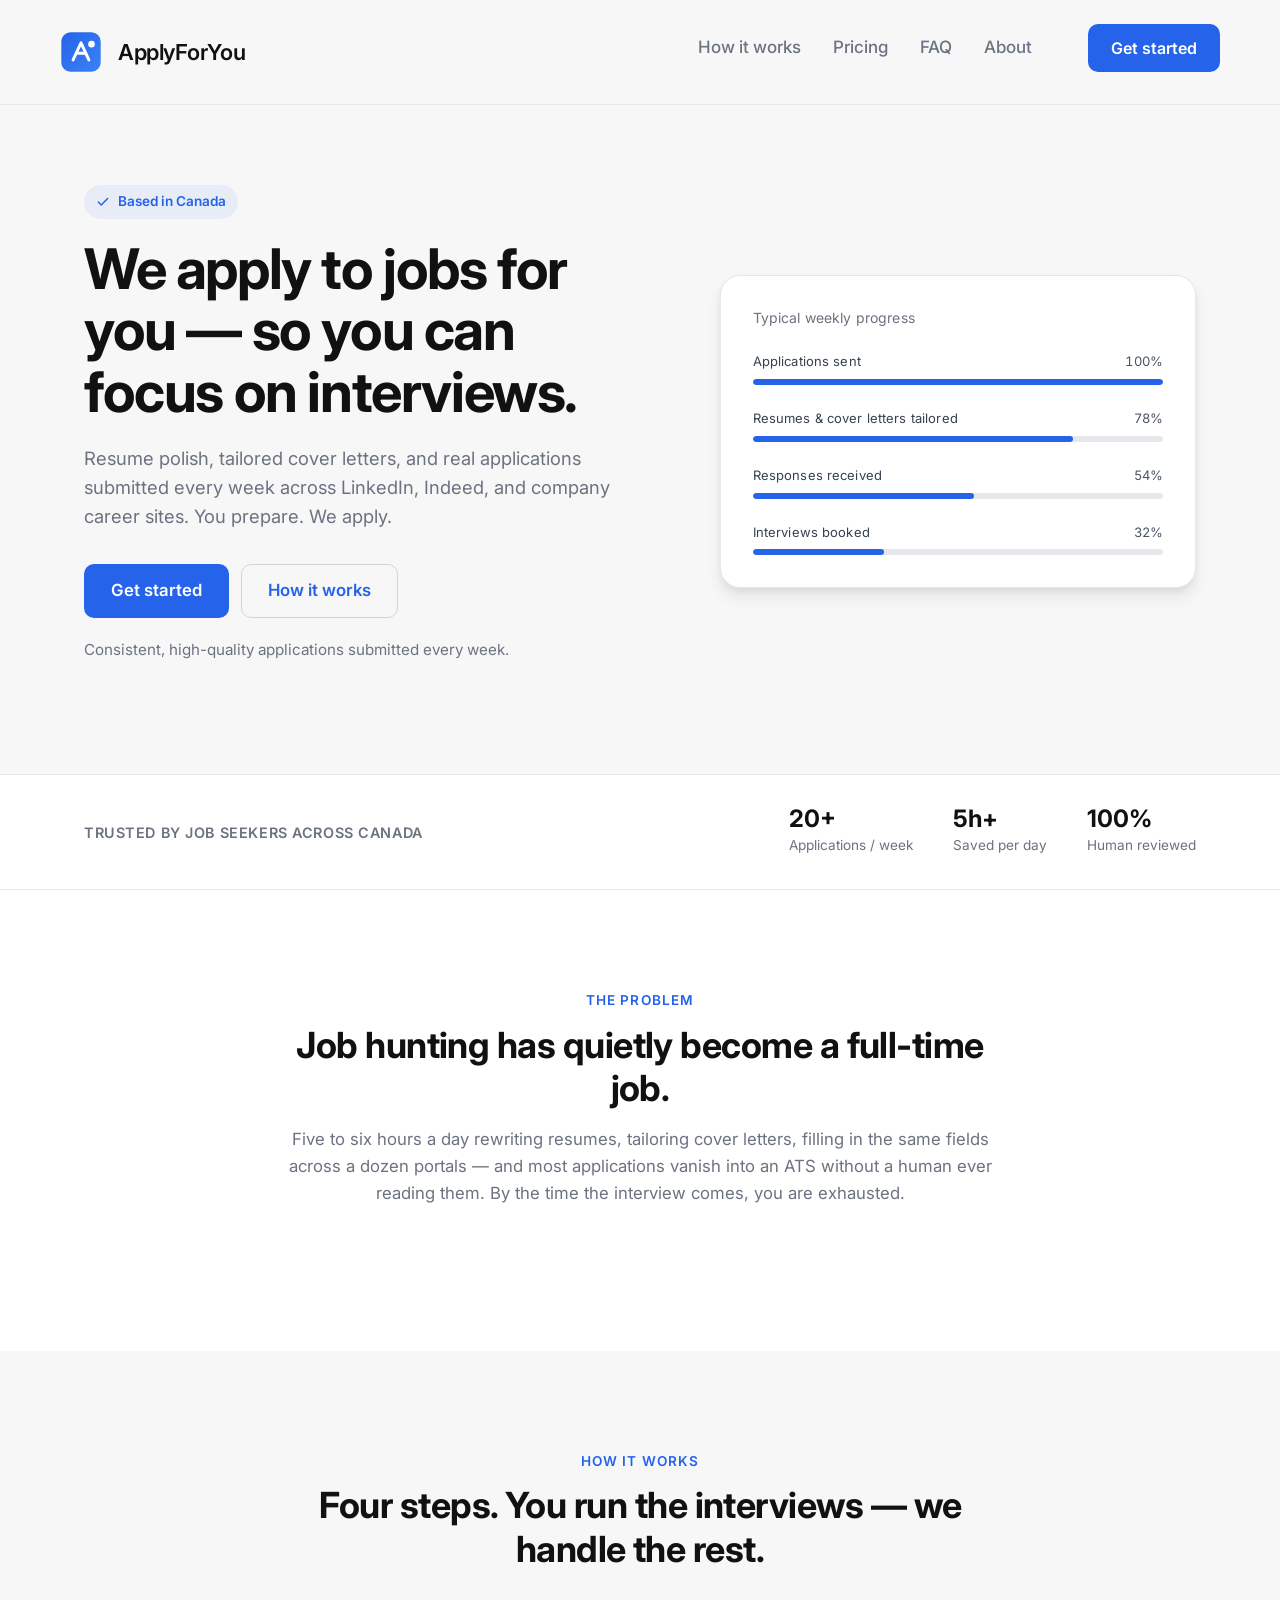
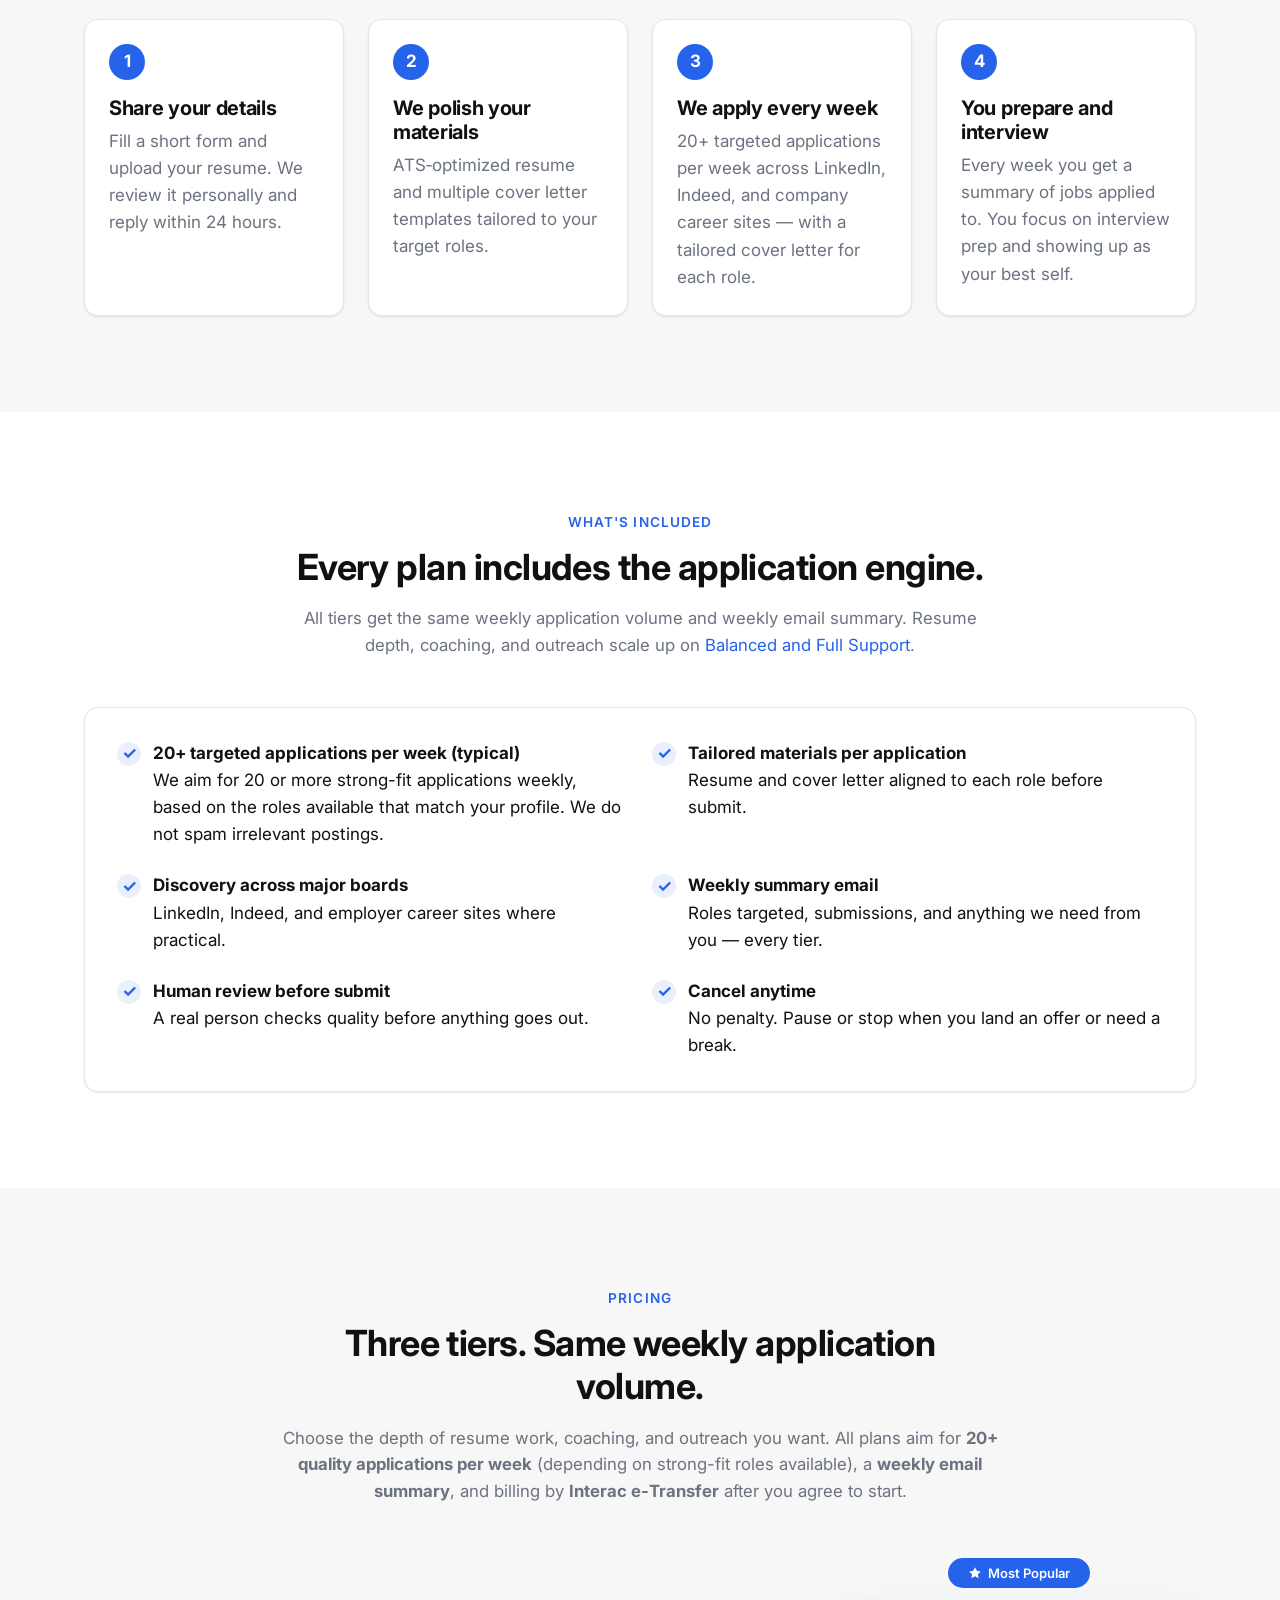
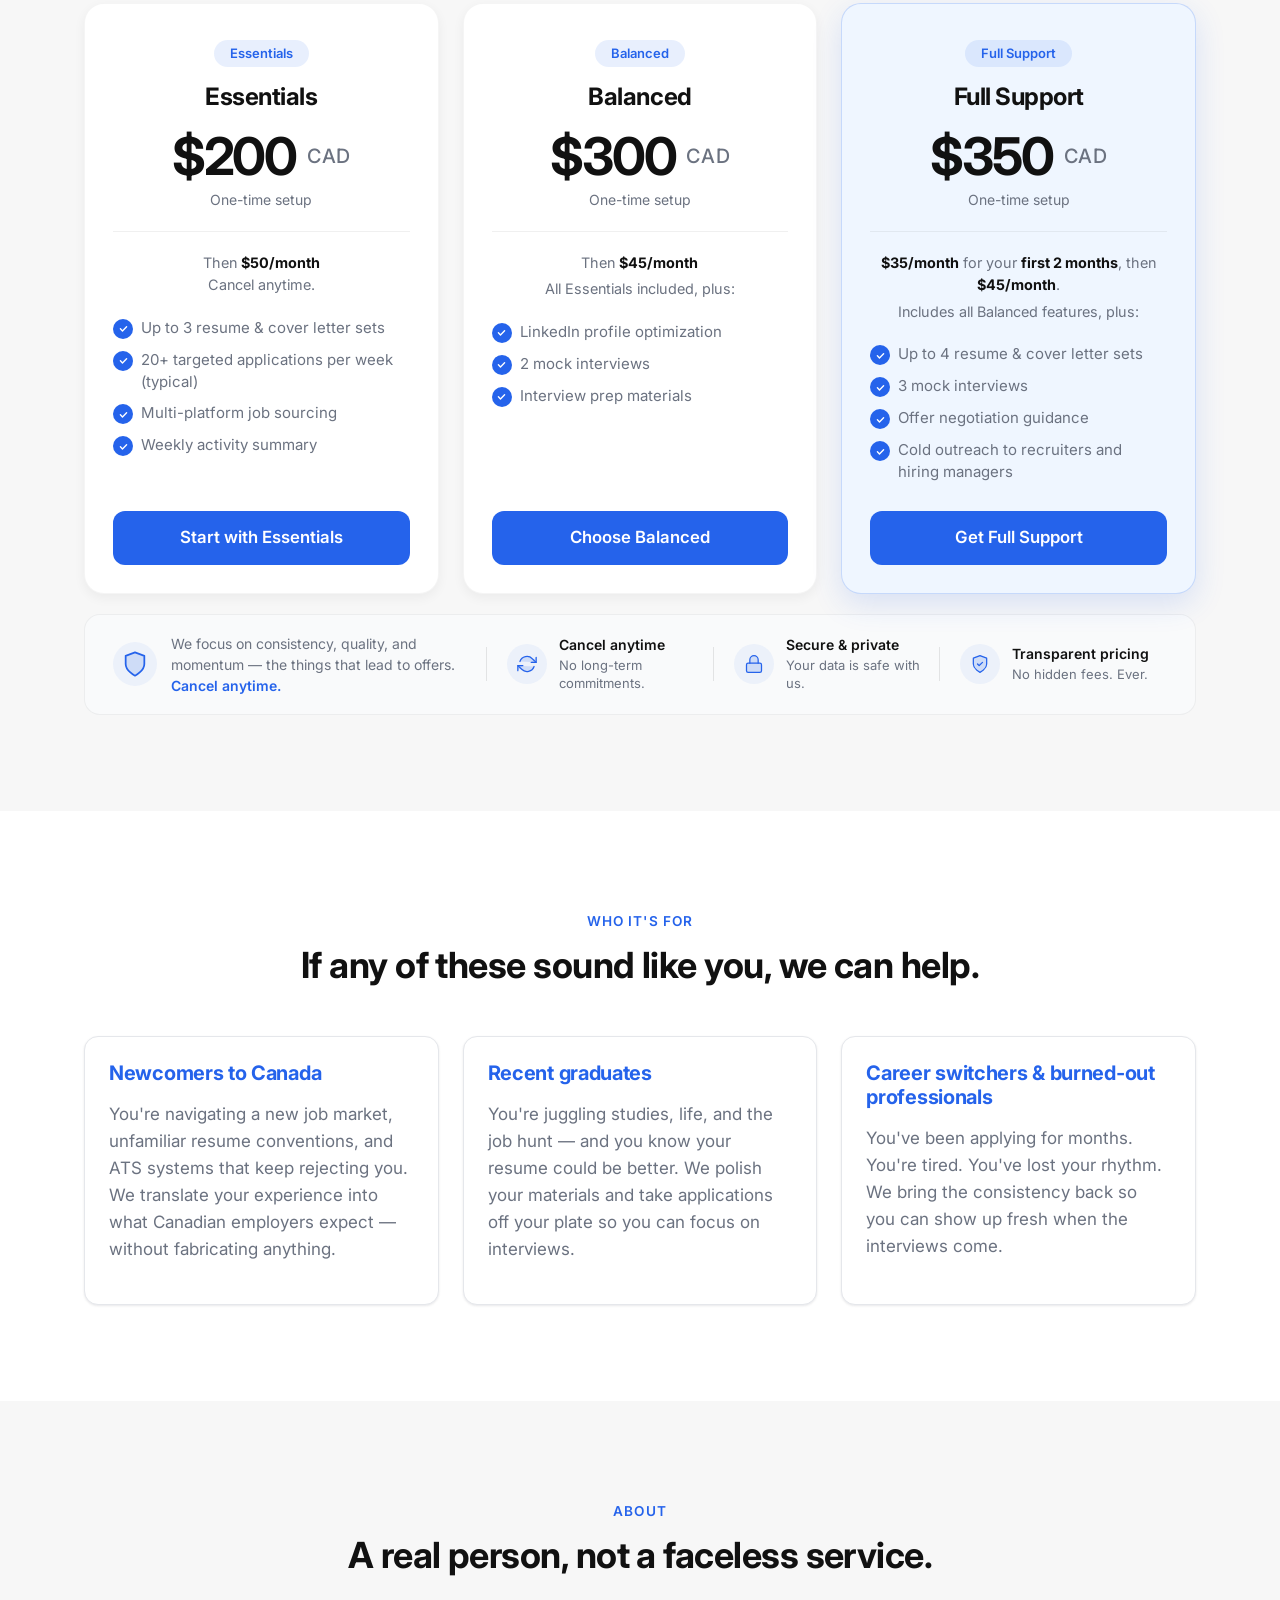
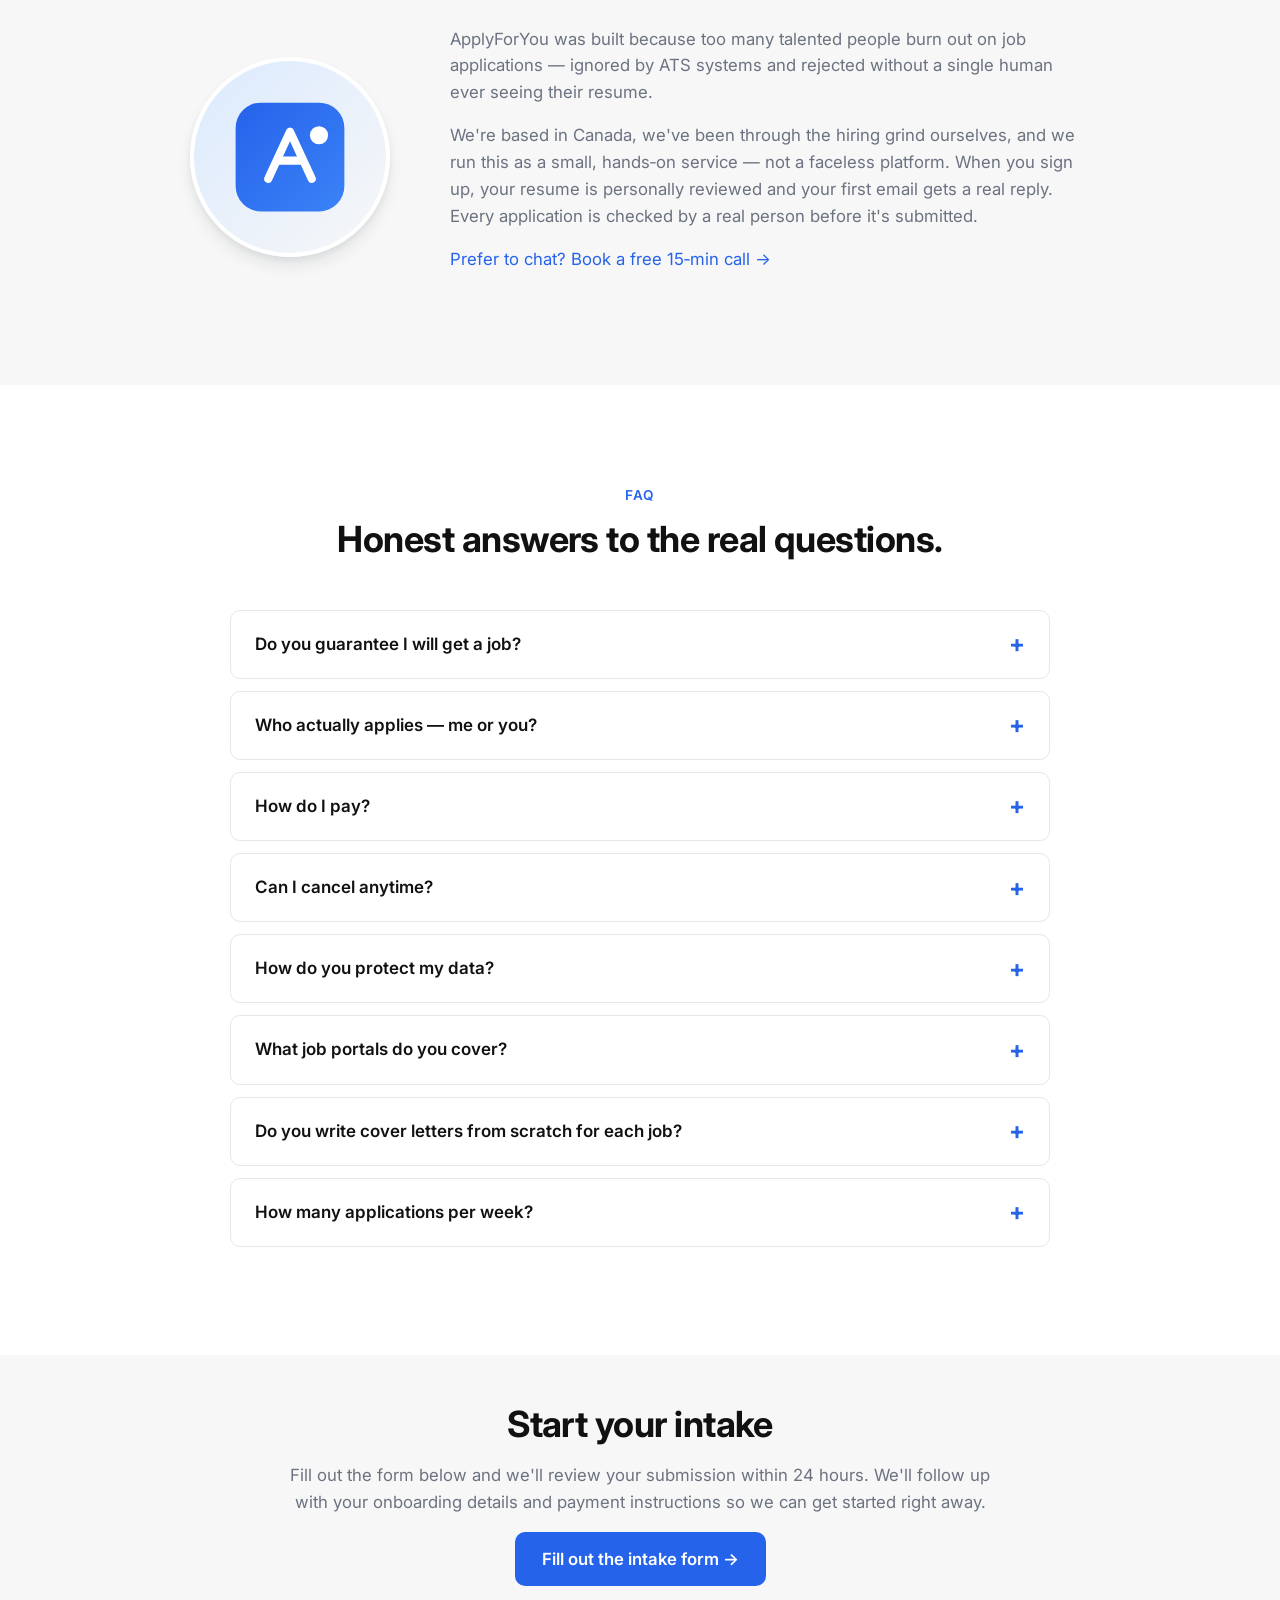
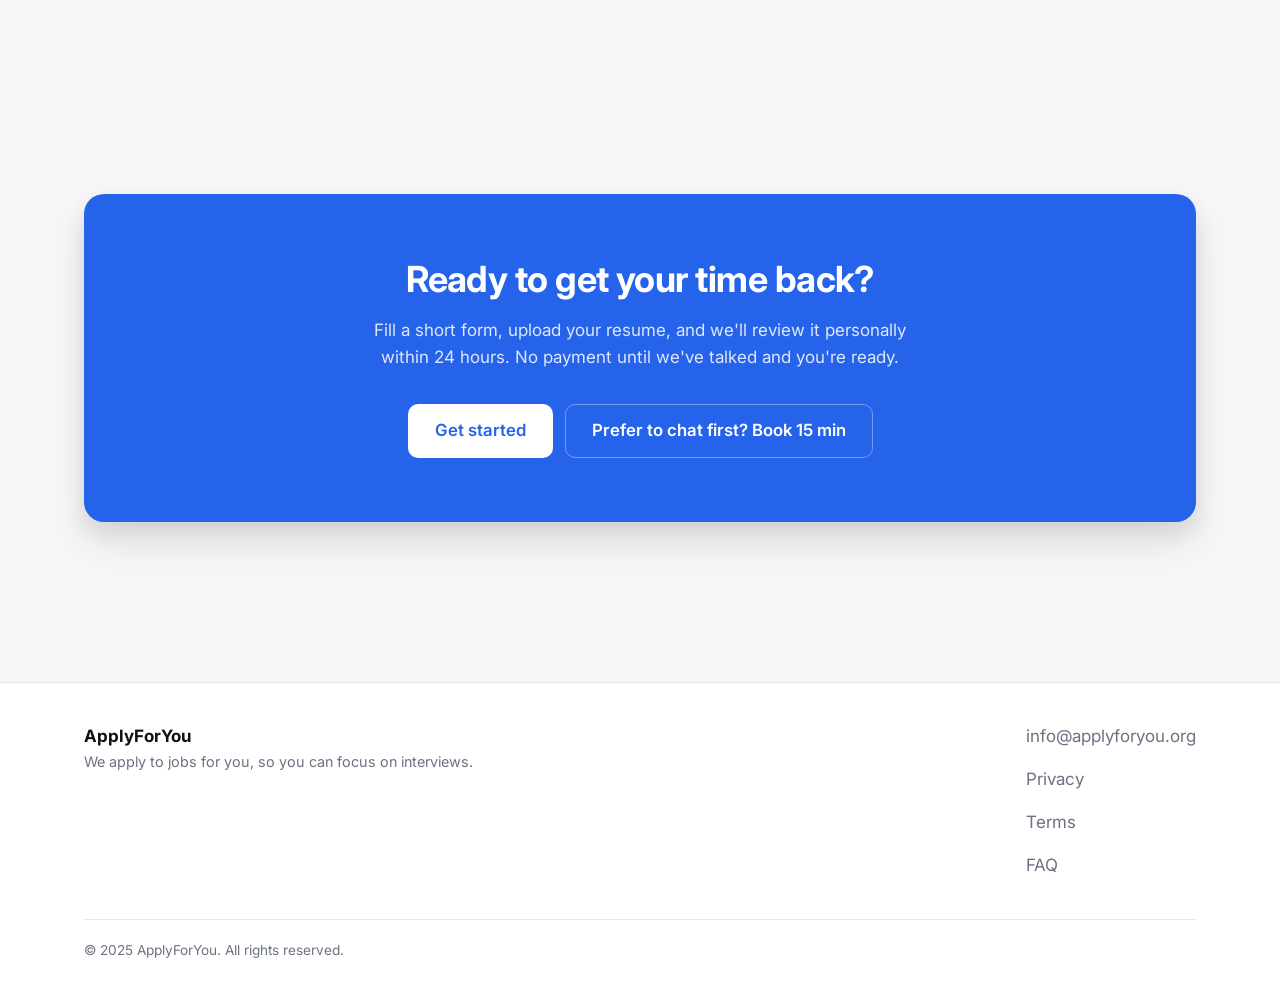
==== commit e4611ff7: "Soften application volume promise to match Terms and Conditions Co-authored-by: Cursor <cursoragent@" ====
--- a/index.html
+++ b/index.html
@@ -194,7 +194,7 @@
         <div class="included">
           <div class="included__item">
             <span class="included__check">✓</span>
-            <div><strong>20+ quality applications per week</strong><br/>Targeted to your role, location, and work model — we do not spam irrelevant postings.</div>
+            <div><strong>20+ targeted applications per week (typical)</strong><br/>We aim for 20 or more strong-fit applications weekly, based on the roles available that match your profile. We do not spam irrelevant postings.</div>
           </div>
           <div class="included__item">
             <span class="included__check">✓</span>
@@ -226,7 +226,7 @@
         <div class="section__header">
           <span class="section__eyebrow">Pricing</span>
           <h2>Three tiers. Same weekly application volume.</h2>
-          <p>Choose the depth of resume work, coaching, and outreach you want. All plans include <strong>20+ quality applications per week</strong>, a <strong>weekly email summary</strong>, and billing by <strong>Interac&nbsp;e‑Transfer</strong> after you agree to start.</p>
+          <p>Choose the depth of resume work, coaching, and outreach you want. All plans aim for <strong>20+ quality applications per week</strong> (depending on strong-fit roles available), a <strong>weekly email summary</strong>, and billing by <strong>Interac&nbsp;e‑Transfer</strong> after you agree to start.</p>
         </div>
         <div class="pricing-grid">
 
@@ -244,7 +244,7 @@
               </div>
               <ul class="pricing-card__list">
                 <li>Up to 3 resume & cover letter sets</li>
-                <li>20+ applications per week</li>
+                <li>20+ targeted applications per week (typical)</li>
                 <li>Multi-platform job sourcing</li>
                 <li>Weekly activity summary</li>
               </ul>
@@ -407,7 +407,7 @@
         <div class="faq">
           <details class="faq__item">
             <summary class="faq__summary">Do you guarantee I will get a job?</summary>
-            <div class="faq__body"><p>No. Nobody ethical can. We guarantee consistent, high‑quality applications every week — and the time back so you can focus on interviews. Most clients see their first interview within a few weeks of steady applications.</p></div>
+            <div class="faq__body"><p>No. Nobody ethical can. What we offer is consistent, quality applications submitted every week — and the time back so you can focus on interviews. Results vary depending on your target role, location, and market conditions.</p></div>
           </details>
           <details class="faq__item">
             <summary class="faq__summary">Who actually applies — me or you?</summary>
@@ -423,7 +423,7 @@
           </details>
           <details class="faq__item">
             <summary class="faq__summary">How do you protect my data?</summary>
-            <div class="faq__body"><p>Your resume and personal details are only used to apply to jobs on your behalf. Credentials are stored in an encrypted password manager. When you cancel, your data is deleted within 30 days. See the <a href="/privacy">privacy page</a> for details.</p></div>
+            <div class="faq__body"><p>Your resume and personal details are only used to apply to jobs on your behalf. We access your dedicated job-search Gmail through Google's official Delegate Access feature — no passwords are ever shared or stored. When you cancel, your data is deleted within 30 days. See the <a href="/privacy">privacy page</a> for details.</p></div>
           </details>
           <details class="faq__item">
             <summary class="faq__summary">What job portals do you cover?</summary>
